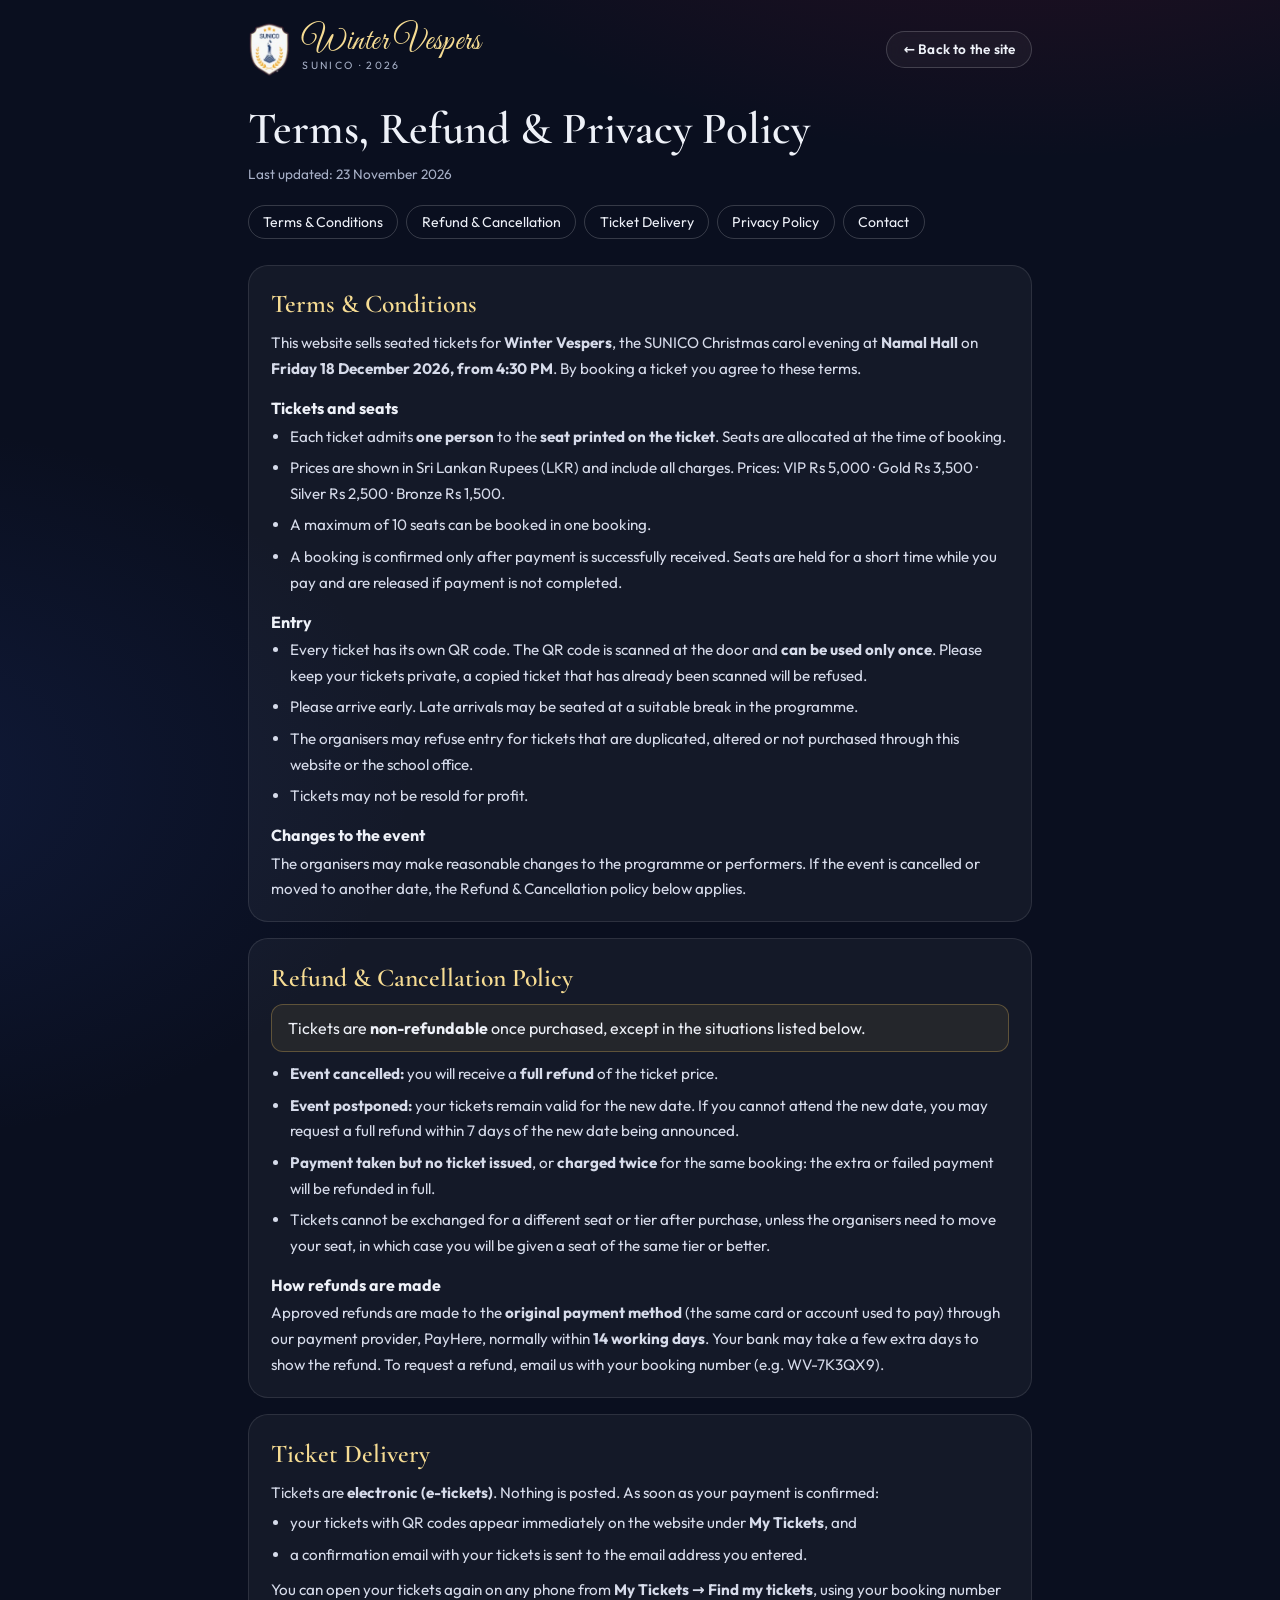
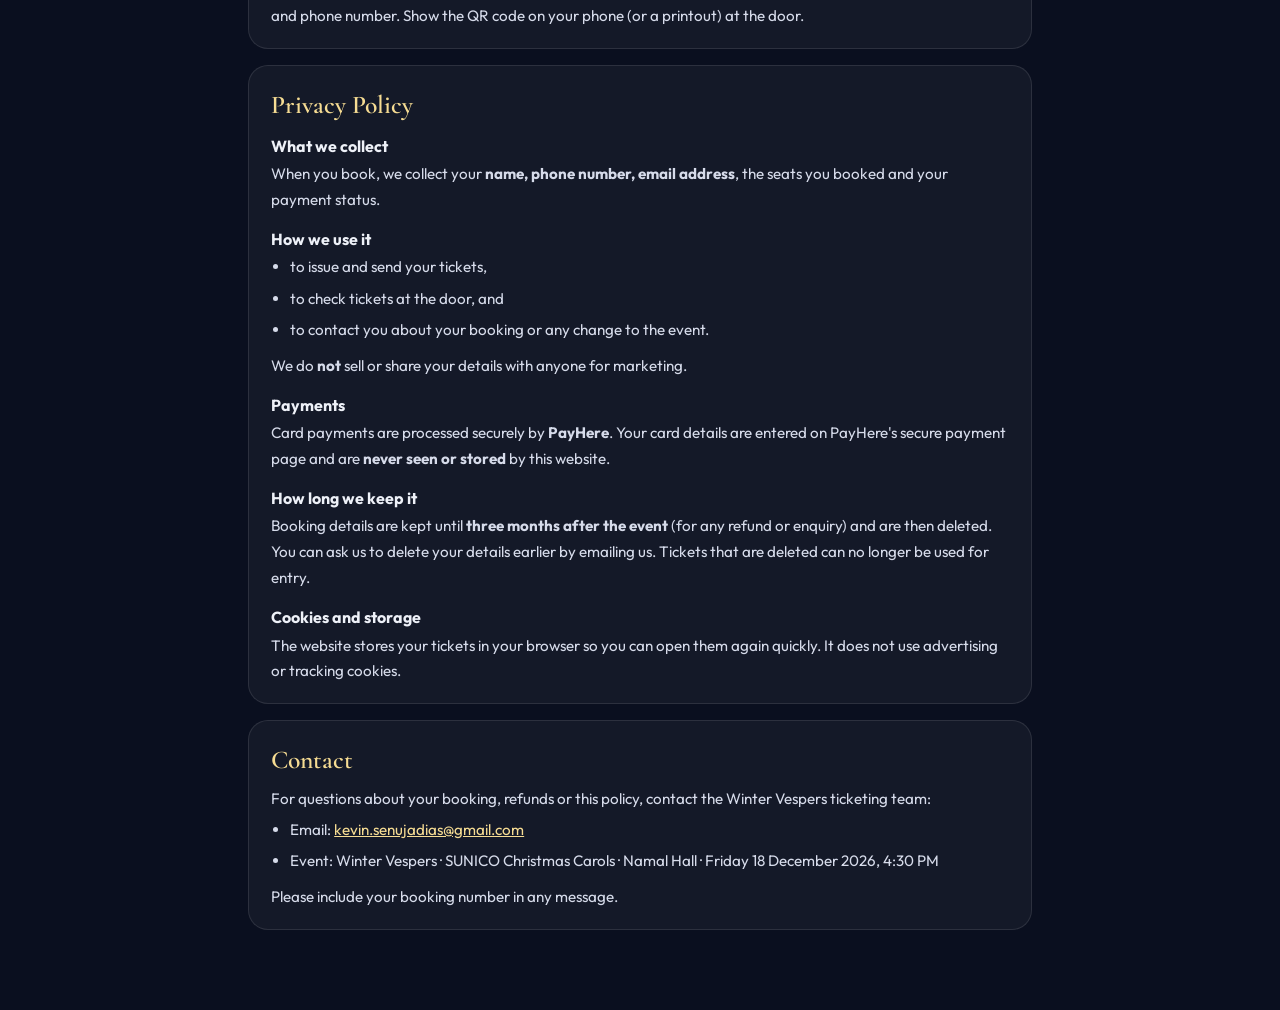
==== policies.html @ 13fdc79f "Staff page on phones, auto sign-out, policy pages" ====
<!DOCTYPE html>
<html lang="en">
<head>
  <meta charset="UTF-8" />
  <meta name="viewport" content="width=device-width, initial-scale=1.0" />
  <title>Terms, Refund &amp; Privacy Policy · Winter Vespers 2026</title>
  <link rel="icon" href="assets/img/sunico-logo.png" />
  <link rel="stylesheet" href="css/style.css" />
  <style>
    body{min-height:100vh}
    .pol{max-width:820px;margin:0 auto;padding:1.4rem 1.1rem 4rem}
    .pol-top{display:flex;align-items:center;gap:.8rem;margin-bottom:1.6rem}
    .pol-top img{width:42px}
    .pol-top .script{font-size:2rem;color:var(--gold-2);line-height:1}
    .pol-top small{display:block;font-size:.66rem;letter-spacing:.22em;color:var(--muted)}
    .pol-top a.back{margin-left:auto}
    .pol h1{font-family:var(--f-serif);font-size:clamp(2rem,5vw,2.8rem);font-weight:600;margin-bottom:.4rem}
    .pol .updated{color:var(--muted);font-size:.85rem;margin-bottom:1.2rem}
    .pol nav{display:flex;flex-wrap:wrap;gap:.5rem;margin-bottom:1.6rem}
    .pol nav a{padding:.45rem .9rem;border-radius:99px;border:1px solid var(--line-2);color:var(--text);font-size:.88rem}
    .pol nav a:hover{border-color:var(--gold);color:var(--gold-2)}
    .pol section{padding:1.4rem 1.4rem 1.2rem;margin-bottom:1rem;border-radius:20px;background:var(--panel);border:1px solid var(--line);scroll-margin-top:1rem}
    .pol h2{font-family:var(--f-serif);font-size:1.6rem;font-weight:600;color:var(--gold-2);margin-bottom:.7rem}
    .pol h3{font-size:1rem;margin:1rem 0 .35rem}
    .pol p,.pol li{color:#d6dbea;line-height:1.7;font-size:.95rem}
    .pol ul{padding-left:1.2rem;display:grid;gap:.35rem;margin:.3rem 0 .6rem}
    .pol a.mail{color:var(--gold-2);text-decoration:underline}
    .pol .box{padding:.8rem 1rem;border-radius:12px;background:rgba(231,189,90,.08);border:1px solid rgba(231,189,90,.3);margin:.6rem 0}
  </style>
</head>
<body>
  <main class="pol">
    <div class="pol-top">
      <img src="assets/img/sunico-logo.png" alt="SUNICO" />
      <div><span class="script">Winter Vespers</span><small>SUNICO · 2026</small></div>
      <a class="back btn btn-ghost btn-sm" href="index.html#home">← Back to the site</a>
    </div>

    <h1>Terms, Refund &amp; Privacy Policy</h1>
    <p class="updated">Last updated: 23 November 2026</p>
    <nav>
      <a href="#terms">Terms &amp; Conditions</a>
      <a href="#refunds">Refund &amp; Cancellation</a>
      <a href="#delivery">Ticket Delivery</a>
      <a href="#privacy">Privacy Policy</a>
      <a href="#contact">Contact</a>
    </nav>

    <section id="terms">
      <h2>Terms &amp; Conditions</h2>
      <p>This website sells seated tickets for <b>Winter Vespers</b>, the SUNICO Christmas carol evening at <b>Namal Hall</b> on <b>Friday 18 December 2026, from 4:30 PM</b>. By booking a ticket you agree to these terms.</p>
      <h3>Tickets and seats</h3>
      <ul>
        <li>Each ticket admits <b>one person</b> to the <b>seat printed on the ticket</b>. Seats are allocated at the time of booking.</li>
        <li>Prices are shown in Sri Lankan Rupees (LKR) and include all charges. Prices: VIP Rs 5,000 · Gold Rs 3,500 · Silver Rs 2,500 · Bronze Rs 1,500.</li>
        <li>A maximum of 10 seats can be booked in one booking.</li>
        <li>A booking is confirmed only after payment is successfully received. Seats are held for a short time while you pay and are released if payment is not completed.</li>
      </ul>
      <h3>Entry</h3>
      <ul>
        <li>Every ticket has its own QR code. The QR code is scanned at the door and <b>can be used only once</b>. Please keep your tickets private, a copied ticket that has already been scanned will be refused.</li>
        <li>Please arrive early. Late arrivals may be seated at a suitable break in the programme.</li>
        <li>The organisers may refuse entry for tickets that are duplicated, altered or not purchased through this website or the school office.</li>
        <li>Tickets may not be resold for profit.</li>
      </ul>
      <h3>Changes to the event</h3>
      <p>The organisers may make reasonable changes to the programme or performers. If the event is cancelled or moved to another date, the Refund &amp; Cancellation policy below applies.</p>
    </section>

    <section id="refunds">
      <h2>Refund &amp; Cancellation Policy</h2>
      <div class="box">Tickets are <b>non-refundable</b> once purchased, except in the situations listed below.</div>
      <ul>
        <li><b>Event cancelled:</b> you will receive a <b>full refund</b> of the ticket price.</li>
        <li><b>Event postponed:</b> your tickets remain valid for the new date. If you cannot attend the new date, you may request a full refund within 7 days of the new date being announced.</li>
        <li><b>Payment taken but no ticket issued</b>, or <b>charged twice</b> for the same booking: the extra or failed payment will be refunded in full.</li>
        <li>Tickets cannot be exchanged for a different seat or tier after purchase, unless the organisers need to move your seat, in which case you will be given a seat of the same tier or better.</li>
      </ul>
      <h3>How refunds are made</h3>
      <p>Approved refunds are made to the <b>original payment method</b> (the same card or account used to pay) through our payment provider, PayHere, normally within <b>14 working days</b>. Your bank may take a few extra days to show the refund. To request a refund, email us with your booking number (e.g. WV-7K3QX9).</p>
    </section>

    <section id="delivery">
      <h2>Ticket Delivery</h2>
      <p>Tickets are <b>electronic (e-tickets)</b>. Nothing is posted. As soon as your payment is confirmed:</p>
      <ul>
        <li>your tickets with QR codes appear immediately on the website under <b>My Tickets</b>, and</li>
        <li>a confirmation email with your tickets is sent to the email address you entered.</li>
      </ul>
      <p>You can open your tickets again on any phone from <b>My Tickets → Find my tickets</b>, using your booking number and phone number. Show the QR code on your phone (or a printout) at the door.</p>
    </section>

    <section id="privacy">
      <h2>Privacy Policy</h2>
      <h3>What we collect</h3>
      <p>When you book, we collect your <b>name, phone number, email address</b>, the seats you booked and your payment status.</p>
      <h3>How we use it</h3>
      <ul>
        <li>to issue and send your tickets,</li>
        <li>to check tickets at the door, and</li>
        <li>to contact you about your booking or any change to the event.</li>
      </ul>
      <p>We do <b>not</b> sell or share your details with anyone for marketing.</p>
      <h3>Payments</h3>
      <p>Card payments are processed securely by <b>PayHere</b>. Your card details are entered on PayHere's secure payment page and are <b>never seen or stored</b> by this website.</p>
      <h3>How long we keep it</h3>
      <p>Booking details are kept until <b>three months after the event</b> (for any refund or enquiry) and are then deleted. You can ask us to delete your details earlier by emailing us. Tickets that are deleted can no longer be used for entry.</p>
      <h3>Cookies and storage</h3>
      <p>The website stores your tickets in your browser so you can open them again quickly. It does not use advertising or tracking cookies.</p>
    </section>

    <section id="contact">
      <h2>Contact</h2>
      <p>For questions about your booking, refunds or this policy, contact the Winter Vespers ticketing team:</p>
      <ul>
        <li>Email: <a class="mail" href="mailto:kevin.senujadias@gmail.com">kevin.senujadias@gmail.com</a></li>
        <li>Event: Winter Vespers · SUNICO Christmas Carols · Namal Hall · Friday 18 December 2026, 4:30 PM</li>
      </ul>
      <p>Please include your booking number in any message.</p>
    </section>
  </main>
</body>
</html>
---- css/style.css ----
/* =========================================================
   Winter Vespers 2026 · SUNICO Christmas Carols · Tickets
   ========================================================= */
/* Fonts are bundled with the site (SIL Open Font License) so they always load */
@font-face{font-family:'Great Vibes';font-style:normal;font-weight:400;font-display:swap;src:url(../assets/fonts/great-vibes-latin-400-normal.woff2) format('woff2')}
@font-face{font-family:'Cormorant Garamond';font-style:normal;font-weight:500;font-display:swap;src:url(../assets/fonts/cormorant-garamond-latin-500-normal.woff2) format('woff2')}
@font-face{font-family:'Cormorant Garamond';font-style:normal;font-weight:600;font-display:swap;src:url(../assets/fonts/cormorant-garamond-latin-600-normal.woff2) format('woff2')}
@font-face{font-family:'Cormorant Garamond';font-style:normal;font-weight:700;font-display:swap;src:url(../assets/fonts/cormorant-garamond-latin-700-normal.woff2) format('woff2')}
@font-face{font-family:'Cormorant Garamond';font-style:italic;font-weight:500;font-display:swap;src:url(../assets/fonts/cormorant-garamond-latin-500-italic.woff2) format('woff2')}
@font-face{font-family:'Cormorant Garamond';font-style:italic;font-weight:600;font-display:swap;src:url(../assets/fonts/cormorant-garamond-latin-600-italic.woff2) format('woff2')}
@font-face{font-family:'Outfit';font-style:normal;font-weight:100 900;font-display:swap;src:url(../assets/fonts/outfit-latin-wght-normal.woff2) format('woff2')}
:root{
  --night:#0a0f1f;
  --night-2:#0f1730;
  --panel:rgba(255,255,255,.045);
  --panel-2:rgba(255,255,255,.07);
  --line:rgba(255,255,255,.10);
  --line-2:rgba(255,255,255,.18);
  --text:#eef1f8;
  --muted:#a6afc6;
  --dim:#6f7894;

  --vip:#a970ff;
  --vip-2:#d6bcff;
  --gold:#e7bd5a;
  --gold-2:#f6dc93;
  --gold-deep:#a97a1f;
  --silver:#cdd6e2;
  --silver-deep:#7f8ea3;
  --bronze:#c47f4e;
  --bronze-deep:#7b4524;
  --crimson:#b3122e;
  --pick:#34d399;
  --taken:#e8203f;

  --radius:18px;
  --ease:cubic-bezier(.2,.8,.2,1);
  --spring:cubic-bezier(.34,1.56,.64,1);

  --f-script:'Great Vibes',cursive;
  --f-serif:'Cormorant Garamond',Georgia,serif;
  --f-sans:'Outfit',system-ui,-apple-system,Segoe UI,Roboto,sans-serif;
}
*{box-sizing:border-box;margin:0;padding:0}
[hidden]{display:none!important}
html{scroll-behavior:smooth}
body{
  font-family:var(--f-sans);color:var(--text);
  background:
    radial-gradient(1200px 700px at 80% -10%, rgba(179,18,46,.22), transparent 60%),
    radial-gradient(900px 600px at -10% 30%, rgba(40,70,160,.20), transparent 60%),
    var(--night);
  min-height:100vh;overflow-x:hidden;
  -webkit-font-smoothing:antialiased;
}
img{display:block;max-width:100%}
button{font:inherit;color:inherit;background:none;border:0;cursor:pointer}
a{color:inherit;text-decoration:none}
svg{fill:none;stroke:currentColor;stroke-width:1.8;stroke-linecap:round;stroke-linejoin:round}
.script{font-family:var(--f-script);font-weight:400;letter-spacing:.5px}
em{font-style:italic;font-family:var(--f-serif);color:var(--gold-2)}

#snow{position:fixed;inset:0;width:100%;height:100%;pointer-events:none;z-index:60}

/* ---------- buttons ---------- */
.btn{
  display:inline-flex;align-items:center;justify-content:center;gap:.6rem;
  padding:.85rem 1.4rem;border-radius:999px;font-weight:600;font-size:.95rem;letter-spacing:.2px;
  transition:transform .25s var(--ease),box-shadow .25s var(--ease),background .25s,opacity .25s;
  white-space:nowrap;position:relative;overflow:hidden;
}
.btn svg{width:18px;height:18px;transition:transform .25s var(--ease)}
.btn:hover svg{transform:translateX(3px)}
.btn-sm{padding:.55rem 1rem;font-size:.85rem}
.btn-lg{padding:1rem 1.8rem;font-size:1rem}
.btn-block{width:100%}
.btn-gold{
  color:#2a1a00;
  background:linear-gradient(135deg,var(--gold-2),var(--gold) 45%,var(--gold-deep));
  box-shadow:0 8px 30px -8px rgba(231,189,90,.55), inset 0 1px 0 rgba(255,255,255,.6);
}
.btn-gold::after{
  content:"";position:absolute;inset:0;
  background:linear-gradient(110deg,transparent 30%,rgba(255,255,255,.55) 50%,transparent 70%);
  transform:translateX(-120%);transition:transform .8s var(--ease);
}
.btn-gold:hover::after{transform:translateX(120%)}
.btn-gold:hover{transform:translateY(-2px);box-shadow:0 14px 40px -10px rgba(231,189,90,.7), inset 0 1px 0 rgba(255,255,255,.6)}
.btn-gold:disabled{opacity:.35;cursor:not-allowed;transform:none;box-shadow:none}
.btn-ghost{border:1px solid var(--line-2);background:rgba(255,255,255,.04);backdrop-filter:blur(8px)}
.btn-ghost:hover{background:rgba(255,255,255,.1);transform:translateY(-2px)}
.btn-outline{border:1px solid var(--line-2);width:100%}
.btn-outline:hover{border-color:var(--gold);color:var(--gold-2)}
.icon-btn{width:38px;height:38px;border-radius:50%;display:grid;place-items:center;border:1px solid var(--line);background:var(--panel);transition:.2s}
.icon-btn svg{width:18px;height:18px}
.icon-btn:hover{border-color:var(--gold);color:var(--gold-2)}
.icon-btn.off{opacity:.45}
.link-btn{display:block;margin:.9rem auto 0;color:var(--muted);font-size:.9rem;text-decoration:underline;text-underline-offset:3px}
.link-btn:hover{color:var(--text)}
.pill[hidden]{display:none}
.pill{display:inline-grid;place-items:center;min-width:20px;height:20px;padding:0 6px;border-radius:99px;background:var(--crimson);font-size:.72rem;font-weight:700;margin-left:4px}

/* ---------- nav ---------- */
.nav{
  position:fixed;top:0;left:0;right:0;z-index:50;
  display:flex;align-items:center;justify-content:space-between;gap:1rem;
  padding:.8rem clamp(1rem,4vw,3rem);
  transition:background .3s,backdrop-filter .3s,border-color .3s;
  border-bottom:1px solid transparent;
}
.nav.scrolled{background:rgba(10,15,31,.72);backdrop-filter:blur(14px);border-color:var(--line)}
.brand{display:flex;align-items:center;gap:.7rem}
.brand img{width:38px;height:auto;filter:drop-shadow(0 4px 10px rgba(0,0,0,.4))}
.brand-text{display:flex;flex-direction:column;line-height:1}
.brand-text .script{font-size:1.7rem;color:var(--gold-2)}
.brand-text small{font-size:.64rem;letter-spacing:.25em;color:var(--muted);margin-top:2px}
.nav-links{display:flex;gap:.4rem;background:var(--panel);border:1px solid var(--line);padding:.3rem;border-radius:99px;backdrop-filter:blur(10px)}
.nav-links a{padding:.45rem 1rem;border-radius:99px;font-size:.9rem;color:var(--muted);transition:.25s;display:flex;align-items:center}
.nav-links a:hover{color:var(--text)}
.nav-links a.on{background:rgba(255,255,255,.1);color:var(--text)}
.nav-actions{display:flex;gap:.6rem;align-items:center}

/* ---------- views ---------- */
.view{display:none}
.view.active{display:block;animation:viewIn .7s var(--ease)}
@keyframes viewIn{from{opacity:0;transform:translateY(18px)}to{opacity:1;transform:none}}

/* ---------- hero ---------- */
.hero{position:relative;min-height:100vh;display:grid;place-items:center;overflow:hidden;padding:7rem 1.2rem 9rem}
.hero-slides{position:absolute;inset:0;overflow:hidden}
.hero-bg{position:absolute;inset:-4%;background-size:cover;background-position:center;animation:kenburns 26s ease-in-out infinite alternate;filter:saturate(1.05);opacity:0;transition:opacity 1.8s ease}
.hero-bg.on{opacity:1}
@keyframes kenburns{from{transform:scale(1.02) translate(0,0)}to{transform:scale(1.14) translate(-1.5%,-2%)}}
.hero-shade{position:absolute;inset:0;background:
  radial-gradient(ellipse at 50% 45%, rgba(10,15,31,.35), rgba(10,15,31,.86) 70%),
  linear-gradient(180deg, rgba(10,15,31,.55), rgba(10,15,31,.25) 40%, var(--night) 98%)}
.hero-inner{position:relative;text-align:center;max-width:1200px;z-index:2}
.eyebrow{font-size:.78rem;letter-spacing:.32em;text-transform:uppercase;color:var(--gold-2);opacity:.9}
.hero .eyebrow{position:relative;z-index:1;margin-bottom:.4rem}
.hero-title{margin:.6rem 0 .2rem;line-height:.9;display:flex;flex-direction:column;align-items:center}
.hero-title .script{font-size:clamp(4rem,12vw,9.5rem);line-height:1.2;padding:.45em .5em .3em;margin:-.22em 0 -.25em;overflow:visible}
.hero-title .year{font-family:var(--f-serif);font-size:clamp(1.2rem,3vw,1.8rem);letter-spacing:.8em;margin-top:.2rem;color:var(--silver);padding-left:.8em}
.shimmer{
  background:linear-gradient(100deg,#b8862b 0%,#f7e3a3 20%,#e7bd5a 40%,#fff6d8 50%,#e7bd5a 60%,#c89535 80%,#f6dc93 100%);
  background-size:250% 100%;-webkit-background-clip:text;background-clip:text;color:transparent;
  animation:shimmer 6s linear infinite;filter:drop-shadow(0 6px 30px rgba(231,189,90,.35));
}
@keyframes shimmer{to{background-position:-250% 0}}
.hero-sub{font-family:var(--f-serif);font-style:italic;font-size:clamp(1.1rem,2.4vw,1.5rem);color:#e9ddd0;margin-top:.6rem}
.hero-meta{display:flex;justify-content:center;gap:clamp(1rem,4vw,3rem);margin:2.2rem 0 1.8rem;flex-wrap:wrap}
.hero-meta div{display:flex;flex-direction:column;gap:.25rem}
.hero-meta span{font-size:.7rem;letter-spacing:.25em;text-transform:uppercase;color:var(--muted)}
.hero-meta strong{font-family:var(--f-serif);font-size:1.35rem;font-weight:600}
.countdown{display:inline-flex;gap:.6rem;margin-bottom:2.2rem}
.countdown div{width:84px;padding:.8rem 0 .6rem;border-radius:14px;background:rgba(255,255,255,.06);border:1px solid var(--line);backdrop-filter:blur(10px)}
.countdown b{display:block;font-family:var(--f-serif);font-size:2.1rem;font-weight:600;line-height:1;font-variant-numeric:tabular-nums}
.countdown span{font-size:.62rem;letter-spacing:.2em;text-transform:uppercase;color:var(--muted)}
.countdown b.tick{animation:tick .5s var(--ease)}
@keyframes tick{0%{transform:translateY(-6px);opacity:.3}100%{transform:none;opacity:1}}
.hero-cta{display:flex;gap:.8rem;justify-content:center;flex-wrap:wrap}
.scroll-hint{position:absolute;bottom:2.5rem;left:50%;transform:translateX(-50%);width:24px;height:38px;border:1.5px solid var(--line-2);border-radius:14px;z-index:2}
.scroll-hint span{position:absolute;top:7px;left:50%;width:3px;height:8px;margin-left:-1.5px;border-radius:2px;background:var(--gold-2);animation:scrollDot 1.8s infinite}
@keyframes scrollDot{0%{opacity:0;transform:translateY(0)}40%{opacity:1}100%{opacity:0;transform:translateY(14px)}}
.tree-line{position:absolute;left:0;right:0;bottom:-1px;width:100%;height:120px;z-index:1}
.tree-line path{fill:var(--night);stroke:none}

/* hanging ornaments */
.ornaments{position:absolute;inset:0 0 auto 0;height:0;z-index:1;pointer-events:none}
.orn{position:absolute;top:0;width:2px;background:linear-gradient(var(--line-2),rgba(255,255,255,.35));transform-origin:top center;animation:swing 5s ease-in-out infinite alternate}
.orn i{position:absolute;bottom:-34px;left:50%;width:44px;height:44px;margin-left:-22px;border-radius:50%;pointer-events:auto;cursor:pointer;
  background:radial-gradient(circle at 32% 30%,#ff8f9f,#c3102e 45%,#5e0716 85%);
  box-shadow:0 10px 30px rgba(179,18,46,.45), inset -6px -8px 14px rgba(0,0,0,.35)}
.orn i::before{content:"";position:absolute;top:-6px;left:50%;width:12px;height:8px;margin-left:-6px;border-radius:3px 3px 1px 1px;background:linear-gradient(#f6dc93,#a97a1f)}
.orn i::after{content:"";position:absolute;top:9px;left:10px;width:10px;height:6px;border-radius:50%;background:rgba(255,255,255,.65);transform:rotate(-35deg);filter:blur(1px)}
.orn.gold i{background:radial-gradient(circle at 32% 30%,#fff3c4,#e7bd5a 45%,#7a5410 85%);box-shadow:0 10px 30px rgba(231,189,90,.4), inset -6px -8px 14px rgba(0,0,0,.3)}
.orn.silver i{background:radial-gradient(circle at 32% 30%,#ffffff,#c4cfdc 45%,#58657a 85%);box-shadow:0 10px 30px rgba(205,214,226,.35), inset -6px -8px 14px rgba(0,0,0,.3)}
.o1{left:7%;height:120px;animation-duration:5.5s}
.o2{left:15%;height:200px;animation-duration:6.5s}.o2 i{transform:scale(.8)}
.o3{left:24%;height:90px;animation-duration:4.8s}.o3 i{transform:scale(.62)}
.o4{right:22%;height:150px;animation-duration:6s}.o4 i{transform:scale(.75)}
.o5{right:12%;height:95px;animation-duration:5.2s}
.o6{right:5%;height:210px;animation-duration:7s}.o6 i{transform:scale(.9)}
@keyframes swing{from{transform:rotate(-4deg)}to{transform:rotate(4deg)}}

/* ---------- blocks ---------- */
.block{padding:6rem clamp(1rem,5vw,4rem);max-width:1240px;margin:0 auto;position:relative}
.block-head{text-align:center;max-width:680px;margin:0 auto 3.2rem}
.block-head h2,.page-head h2{font-family:var(--f-serif);font-weight:600;font-size:clamp(2.2rem,5vw,3.6rem);line-height:1.05;margin:.6rem 0 .8rem}
.lead{color:var(--muted);font-size:1.05rem;line-height:1.6}

/* tiers */
.tier-grid{display:grid;grid-template-columns:repeat(3,1fr);gap:1.4rem}
.tier-card{
  position:relative;padding:2rem 1.6rem 1.6rem;border-radius:24px;text-align:center;
  background:linear-gradient(180deg,rgba(255,255,255,.07),rgba(255,255,255,.02));
  border:1px solid var(--line);overflow:hidden;
  transition:transform .5s var(--ease),border-color .3s,box-shadow .5s;transform-style:preserve-3d;
}
.tier-card::before{content:"";position:absolute;inset:-40% -40% auto;height:80%;border-radius:50%;filter:blur(50px);opacity:.25;transition:opacity .4s}
.tier-card[data-tier=vip]::before{background:var(--vip)}
.tier-card[data-tier=gold]::before{background:var(--gold)}
.tier-card[data-tier=silver]::before{background:#8fb3ff}
.tier-card[data-tier=bronze]::before{background:var(--bronze)}
.tier-card:hover{border-color:var(--line-2);box-shadow:0 30px 60px -30px rgba(0,0,0,.8)}
.tier-card:hover::before{opacity:.45}
.coin-wrap{perspective:800px;width:170px;height:170px;margin:0 auto 1.2rem;position:relative}
.coin{width:100%;height:100%;object-fit:contain;filter:drop-shadow(0 20px 25px rgba(0,0,0,.55));animation:floaty 5s ease-in-out infinite}
.tier-card:hover .coin{animation:coinSpin 1.2s var(--ease)}
@keyframes floaty{0%,100%{transform:translateY(0) rotate(-3deg)}50%{transform:translateY(-10px) rotate(3deg)}}
@keyframes coinSpin{from{transform:rotateY(0)}to{transform:rotateY(360deg)}}
.tier-card h3{font-family:var(--f-serif);font-size:2rem;font-weight:600}
.tier-card[data-tier=vip] h3{color:var(--vip-2)}
.tier-card[data-tier=gold] h3{color:var(--gold-2)}
.tier-card[data-tier=silver] h3{color:var(--silver)}
.tier-card[data-tier=bronze] h3{color:#e0a47a}
.price{font-size:1.25rem;font-weight:600;margin:.2rem 0 1.1rem}
.tier-card ul{list-style:none;color:var(--muted);font-size:.95rem;display:grid;gap:.45rem;margin-bottom:1.2rem}
.tier-card li::before{content:"✦";color:var(--gold);margin-right:.5rem;font-size:.75rem}
.avail{font-size:.85rem;color:var(--muted);margin-bottom:1rem}
.avail span{color:var(--text);font-weight:600;font-variant-numeric:tabular-nums}

/* gallery */
.gallery{display:grid;grid-template-columns:repeat(4,1fr);grid-auto-rows:220px;gap:1rem;grid-auto-flow:dense}
.g{position:relative;border-radius:18px;overflow:hidden;cursor:zoom-in;border:1px solid var(--line)}
.g-tall{grid-row:span 2}
.g-wide{grid-column:span 2}
.g img{width:100%;height:100%;object-fit:cover;transition:transform 1.2s var(--ease),filter .6s}
.g:hover img{transform:scale(1.08);filter:brightness(1.08)}
.g figcaption{position:absolute;left:0;right:0;bottom:0;padding:2.2rem 1rem .9rem;font-family:var(--f-serif);font-size:1.15rem;font-style:italic;
  background:linear-gradient(transparent,rgba(5,8,18,.85));transform:translateY(30%);opacity:0;transition:.5s var(--ease)}
.g:hover figcaption{transform:none;opacity:1}

/* info */
.info-grid{display:grid;grid-template-columns:repeat(3,1fr);gap:1.2rem}
.info-card{padding:1.6rem;border-radius:var(--radius);background:var(--panel);border:1px solid var(--line)}
.info-card svg{width:30px;height:30px;color:var(--gold);margin-bottom:1rem}
.info-card h4{font-family:var(--f-serif);font-size:1.4rem;font-weight:600;margin-bottom:.3rem}
.info-card p{color:var(--muted);line-height:1.55}
.cta-band{margin-top:3rem;padding:3rem 1.5rem;text-align:center;border-radius:28px;position:relative;overflow:hidden;
  background:linear-gradient(135deg,rgba(179,18,46,.55),rgba(90,8,24,.6)),url('../assets/img/snowflakes-hanging.jpg') center/cover;
  border:1px solid rgba(255,255,255,.14)}
.cta-band h3 .script{font-size:clamp(2.8rem,7vw,4.6rem);color:#fff4d6;display:block;margin-bottom:1rem;text-shadow:0 6px 30px rgba(0,0,0,.4)}

/* reveal on scroll */
.reveal{opacity:0;transform:translateY(26px);transition:opacity .9s var(--ease),transform .9s var(--ease)}
.reveal.in{opacity:1;transform:none}
.reveal[data-delay="1"]{transition-delay:.12s}
.reveal[data-delay="2"]{transition-delay:.24s}
.reveal[data-delay="3"]{transition-delay:.36s}
.reveal[data-delay="4"]{transition-delay:.48s}
.reveal[data-delay="5"]{transition-delay:.6s}

/* ---------- page heads / steps ---------- */
.page-head{max-width:1240px;margin:0 auto;padding:7.5rem clamp(1rem,5vw,4rem) 1.8rem}
.page-head h2{margin-top:1rem}
#view-seats .page-head{max-width:1440px;padding-left:clamp(.6rem,3vw,2.5rem);padding-right:clamp(.6rem,3vw,2.5rem)}
.map-hint{display:none}
@media (max-width:700px){
  .map-hint{display:block;text-align:center;font-size:.8rem;color:var(--muted);padding:.6rem .5rem 0}
  .map-hint .h-zoomed{display:none}
  .map-card:has(.map-wrap.zoomed) .map-hint .h-out{display:none}
  .map-card:has(.map-wrap.zoomed) .map-hint .h-zoomed{display:inline}
  .map-toolbar{padding:.8rem}
  .lg{padding:.3rem .55rem;font-size:.74rem}
  .best{gap:.5rem}
  .best .btn-outline{flex:1}
}
.steps{display:flex;align-items:center;gap:.6rem;font-size:.82rem;color:var(--dim);flex-wrap:wrap}
.steps i{width:28px;height:1px;background:var(--line-2)}
.step.on{color:var(--gold-2);font-weight:600}
.step.done{color:var(--muted)}
.step.done::before{content:"✓ ";color:var(--gold)}

/* ---------- seat map ---------- */
.seat-layout{max-width:1440px;margin:0 auto;padding:0 clamp(.6rem,3vw,2.5rem) 5rem;display:grid;grid-template-columns:1fr 300px;gap:1.4rem;align-items:start}
.map-card{border-radius:24px;background:linear-gradient(180deg,rgba(255,255,255,.05),rgba(255,255,255,.02));border:1px solid var(--line);overflow:hidden}
.map-toolbar{display:flex;justify-content:space-between;align-items:center;gap:1rem;padding:1rem 1.2rem;border-bottom:1px solid var(--line);flex-wrap:wrap}
.legend{display:flex;gap:.4rem;flex-wrap:wrap}
.lg{display:flex;align-items:center;gap:.45rem;padding:.4rem .75rem;border-radius:99px;border:1px solid var(--line);font-size:.8rem;color:var(--muted);transition:.2s}
.lg b{color:var(--text);font-weight:600}
button.lg:hover{border-color:var(--line-2);color:var(--text)}
button.lg.active{border-color:var(--gold);color:var(--text);background:rgba(231,189,90,.08)}
.lg.static{border-color:transparent}
.sw{width:14px;height:12px;border-radius:3px 3px 4px 4px;display:inline-block}
.sw.vip{background:var(--vip);box-shadow:0 0 8px rgba(169,112,255,.7)}
.sw.gold{background:var(--gold)}
.sw.silver{background:var(--silver)}
.sw.bronze{background:var(--bronze)}
.sw.sel{background:var(--pick);box-shadow:0 0 10px var(--pick)}
.sw.taken{background:var(--taken);position:relative}
.sw.taken::after{content:'×';position:absolute;inset:0;display:grid;place-items:center;color:#fff;font-size:12px;font-weight:800;line-height:1}
.zoom{display:flex;gap:.4rem}

.map-wrap{position:relative;padding:.5rem;touch-action:pan-y;user-select:none;cursor:default}
.map-wrap.pannable{cursor:grab;touch-action:none}
.map-wrap.panning{cursor:grabbing}
#hall{stroke:none;display:block;width:100%;height:auto;max-height:calc(100svh - 150px);margin:0 auto}
#hall text{font-family:var(--f-sans);fill:var(--dim);font-size:13px;font-weight:600;stroke:none;user-select:none}
#hall .stage-label{fill:#fff4d6;font-family:var(--f-serif);font-size:24px;letter-spacing:10px;font-weight:600}
#hall .stage-sub{fill:rgba(255,244,214,.6);font-size:11px;letter-spacing:4px;font-weight:500}
#hall .zone-label{font-size:12px;letter-spacing:4px;fill:var(--muted);font-weight:500}
#hall .row-lbl{font-size:17px;font-weight:700;fill:var(--muted)}

.seat{cursor:pointer;outline:none}
.seat-in{transition:transform .25s var(--spring);transform-box:fill-box;transform-origin:center}
.seat .s-body{transition:fill .25s,opacity .3s,filter .25s}
.seat.vip .s-body{fill:var(--vip)}
.seat.gold .s-body{fill:var(--gold)}
.seat.silver .s-body{fill:var(--silver)}
.seat.bronze .s-body{fill:var(--bronze)}
.seat .s-back{fill:rgba(0,0,0,.45)}
.seat:hover .seat-in,.seat:focus-visible .seat-in{transform:scale(1.12)}
.seat:hover .s-body{filter:brightness(1.2)}
.seat.taken{cursor:not-allowed}
.seat.taken .s-body{fill:var(--taken);stroke:#5c0614;stroke-width:1.5}
.seat.taken .s-back{fill:#6d0a1a}
.seat.taken .s-x{display:block}
.seat .s-x{display:none;stroke:#fff;stroke-width:3.2;stroke-linecap:round}
#hall .s-num{font-size:13.5px;font-weight:800;fill:#0a0f1f;pointer-events:none;letter-spacing:-.2px}
.seat.taken .s-num,.seat.picked .s-num{display:none}
.seat .s-hit{pointer-events:all}
.seat.taken:hover .seat-in{transform:none}
.seat.picked .s-body{fill:var(--pick);filter:drop-shadow(0 0 6px rgba(52,211,153,.9))}
.seat.picked .s-check{display:block}
.seat .s-check{display:none;stroke:#0a0f1f;stroke-width:3.2;fill:none;stroke-linecap:round;stroke-linejoin:round}
.seat.pop .seat-in{animation:seatPop .45s var(--spring)}
@keyframes seatPop{0%{transform:scale(1)}40%{transform:scale(1.7)}100%{transform:scale(1)}}
#hall.filtering .seat:not(.hl):not(.picked) .s-body{opacity:.18}
.seat.flash .s-body{animation:flash 1s ease 2}
@keyframes flash{50%{fill:#fff}}

.stage-glow{animation:stageGlow 4s ease-in-out infinite alternate}
@keyframes stageGlow{from{opacity:.55}to{opacity:1}}

.tooltip{position:absolute;pointer-events:none;z-index:5;padding:.55rem .8rem;border-radius:12px;background:rgba(12,18,38,.95);border:1px solid var(--line-2);
  font-size:.82rem;white-space:nowrap;opacity:0;transform:translate(-50%,-120%) scale(.9);transition:opacity .15s,transform .15s;box-shadow:0 10px 30px rgba(0,0,0,.5)}
.tooltip.show{opacity:1;transform:translate(-50%,-130%) scale(1)}
.tooltip b{display:block;font-size:.95rem}
.tooltip .t-vip{color:var(--vip-2)}.tooltip .t-gold{color:var(--gold-2)}.tooltip .t-silver{color:var(--silver)}.tooltip .t-bronze{color:#e0a47a}

.best{display:flex;align-items:center;gap:.7rem;flex-wrap:wrap;padding:1rem 1.2rem;border-top:1px solid var(--line);font-size:.88rem;color:var(--muted)}
.best select,.field select{appearance:none;background:var(--panel-2) url("data:image/svg+xml,%3Csvg xmlns='http://www.w3.org/2000/svg' viewBox='0 0 24 24' fill='none' stroke='%23a6afc6' stroke-width='2'%3E%3Cpath d='M6 9l6 6 6-6'/%3E%3C/svg%3E") no-repeat right .7rem center/14px;
  border:1px solid var(--line);color:var(--text);padding:.5rem 2.2rem .5rem .9rem;border-radius:10px;font:inherit}
.best select option,.field select option{background:#141b36}
.qty{display:flex;align-items:center;border:1px solid var(--line);border-radius:10px;overflow:hidden}
.qty button{width:34px;height:34px;font-size:1.1rem}
.qty button:hover{background:var(--panel-2)}
.qty output{min-width:28px;text-align:center;color:var(--text);font-weight:600}
.best .btn-outline{width:auto}

/* summary */
.summary{position:sticky;top:90px;padding:1.4rem;border-radius:24px;background:linear-gradient(180deg,rgba(255,255,255,.07),rgba(255,255,255,.025));border:1px solid var(--line);backdrop-filter:blur(10px)}
.summary h3{font-family:var(--f-serif);font-size:1.6rem;font-weight:600}
.sum-head{display:flex;justify-content:space-between;align-items:center;margin-bottom:1rem}
.hold{display:flex;align-items:center;gap:.35rem;font-size:.78rem;color:var(--muted);padding:.3rem .6rem;border-radius:99px;background:rgba(179,18,46,.18);border:1px solid rgba(179,18,46,.4)}
.hold svg{width:14px;height:14px;color:#ff8f9f}
.hold b{color:var(--text);font-variant-numeric:tabular-nums}
.hold.urgent{animation:pulse 1s infinite}
@keyframes pulse{50%{background:rgba(179,18,46,.4)}}
.sum-empty{text-align:center;padding:1.2rem 0 1.4rem;color:var(--muted);font-size:.92rem;line-height:1.6}
.ghost-coin{width:84px;margin:0 auto .8rem;opacity:.35;filter:grayscale(.4);animation:floaty 5s ease-in-out infinite}
.chips{list-style:none;display:flex;flex-wrap:wrap;gap:.4rem;margin-bottom:1rem}
.chip{display:flex;align-items:center;gap:.4rem;padding:.35rem .4rem .35rem .65rem;border-radius:10px;font-size:.82rem;font-weight:600;
  background:var(--panel-2);border:1px solid var(--line);animation:chipIn .35s var(--spring)}
.chip i{width:8px;height:8px;border-radius:50%}
.chip{border-color:rgba(52,211,153,.35)}
.chip.vip i{background:var(--vip)}.chip.gold i{background:var(--gold)}.chip.silver i{background:var(--silver)}.chip.bronze i{background:var(--bronze)}
.chip button{width:18px;height:18px;border-radius:50%;display:grid;place-items:center;color:var(--muted);font-size:.9rem;line-height:1}
.chip button:hover{background:rgba(255,255,255,.12);color:#fff}
@keyframes chipIn{from{transform:scale(.6);opacity:0}to{transform:none;opacity:1}}
.breakdown{display:grid;gap:.5rem;font-size:.9rem;color:var(--muted);margin-bottom:.4rem}
.breakdown div{display:flex;justify-content:space-between}
.breakdown span:last-child{color:var(--text);font-variant-numeric:tabular-nums}
.total-row{display:flex;justify-content:space-between;align-items:baseline;padding:1rem 0;margin:.4rem 0 1rem;border-top:1px dashed var(--line-2)}
.total-row span{color:var(--muted)}
.total-row strong{font-family:var(--f-serif);font-size:2rem;font-weight:600;font-variant-numeric:tabular-nums}
.total-row strong.bump{animation:bump .4s var(--spring)}
@keyframes bump{40%{transform:scale(1.12);color:var(--gold-2)}}

/* mobile sticky bar */
.mbar{display:none}

/* ---------- checkout ---------- */
.checkout-layout{max-width:1240px;margin:0 auto;padding:0 clamp(1rem,5vw,4rem) 5rem;display:grid;grid-template-columns:1fr 380px;gap:1.4rem;align-items:start}
.co-form{display:grid;gap:1.2rem}
fieldset{border:1px solid var(--line);border-radius:22px;padding:1.4rem;background:var(--panel)}
legend{font-family:var(--f-serif);font-size:1.4rem;font-weight:600;padding:0 .5rem}
.row2{display:grid;grid-template-columns:1fr 1fr;gap:1rem}
.field{display:flex;flex-direction:column;gap:.4rem;margin-top:.9rem}
.field>span{font-size:.82rem;color:var(--muted)}
.field em{color:var(--dim);font-family:inherit;font-style:normal}
.field input,.field select{width:100%;padding:.8rem .95rem;border-radius:12px;border:1px solid var(--line);background:rgba(0,0,0,.2);color:var(--text);font:inherit;transition:border-color .2s,box-shadow .2s}
.field input:focus,.field select:focus{outline:none;border-color:var(--gold);box-shadow:0 0 0 4px rgba(231,189,90,.12)}
.field input.bad{border-color:#ff6b81;animation:shake .4s}
@keyframes shake{25%{transform:translateX(-5px)}75%{transform:translateX(5px)}}
.pay-option{display:flex;gap:1rem;align-items:flex-start;padding:1rem;border-radius:14px;border:1px solid var(--gold);background:rgba(231,189,90,.06);margin-top:.9rem;position:relative}
.pay-option p{color:var(--muted);font-size:.88rem;margin-top:.2rem;line-height:1.5}
.pay-option .radio{width:18px;height:18px;border-radius:50%;border:2px solid var(--gold);display:grid;place-items:center;flex:none;margin-top:3px}
.pay-option .radio::after{content:"";width:8px;height:8px;border-radius:50%;background:var(--gold)}
.badge{position:absolute;top:.8rem;right:.8rem;font-size:.68rem;letter-spacing:.1em;text-transform:uppercase;padding:.25rem .55rem;border-radius:99px;background:rgba(255,255,255,.08);color:var(--muted)}
.note{font-size:.85rem;color:var(--muted);margin-top:.9rem;line-height:1.5}
.check{display:flex;gap:.7rem;align-items:flex-start;font-size:.9rem;color:var(--muted);cursor:pointer}
.check input{accent-color:var(--gold);width:18px;height:18px;margin-top:2px}
.form-error{color:#ff8f9f;font-size:.9rem}
.co-event{display:flex;gap:.9rem;align-items:center;padding:.8rem;border-radius:14px;background:rgba(0,0,0,.2);margin:1rem 0}
.co-event img{width:64px;height:64px;border-radius:10px;object-fit:cover}
.co-event div{display:flex;flex-direction:column;font-size:.85rem;color:var(--muted)}
.co-event strong{font-size:1.8rem;color:var(--gold-2);line-height:1}
.co-lines{list-style:none;display:grid;gap:.55rem;font-size:.9rem;max-height:260px;overflow:auto}
.co-lines li{display:flex;justify-content:space-between;gap:.6rem;align-items:center}
.co-lines li span:first-child{display:flex;align-items:center;gap:.5rem}
.co-lines i{width:8px;height:8px;border-radius:50%}
.co-lines .vip i{background:var(--vip)}.co-lines .gold i{background:var(--gold)}.co-lines .silver i{background:var(--silver)}.co-lines .bronze i{background:var(--bronze)}

/* ---------- modal / lightbox / toast ---------- */
.modal,.lightbox{position:fixed;inset:0;z-index:80;display:grid;place-items:center;background:rgba(5,8,18,.75);backdrop-filter:blur(8px);animation:fade .3s}
.modal[hidden],.lightbox[hidden]{display:none}
@keyframes fade{from{opacity:0}}
.modal-card{text-align:center;padding:2.4rem 2.6rem;border-radius:24px;background:#10183a;border:1px solid var(--line-2);max-width:360px}
.modal-card h3{font-family:var(--f-serif);font-size:1.7rem;margin:1.2rem 0 .4rem}
.modal-card p{color:var(--muted)}
.loader{width:90px;height:90px;margin:0 auto;perspective:600px}
.loader img{width:100%;animation:coinSpin 1.2s linear infinite}
.lightbox img{max-width:min(92vw,1100px);max-height:72vh;border-radius:14px;box-shadow:0 30px 80px rgba(0,0,0,.6);animation:zoomIn .4s var(--ease);user-select:none;-webkit-user-drag:none}
@keyframes zoomIn{from{transform:scale(.92);opacity:0}}

.toast{position:fixed;left:50%;bottom:2rem;z-index:90;transform:translate(-50%,150%);padding:.8rem 1.2rem;border-radius:14px;background:#141c3d;border:1px solid var(--line-2);box-shadow:0 20px 40px rgba(0,0,0,.5);transition:transform .4s var(--spring),opacity .3s;font-size:.92rem;max-width:90vw;opacity:0;pointer-events:none}
.toast.show{transform:translate(-50%,0);opacity:1}

/* =========================================================
   TICKETS
   ========================================================= */
.tickets{max-width:1000px;margin:0 auto;padding:1rem clamp(1rem,4vw,2rem) 2rem;display:grid;gap:2.2rem}
.tickets-empty{text-align:center;padding:3rem 1rem 6rem;color:var(--muted)}
.tickets-empty p{margin-bottom:1.2rem}
.tickets-actions{display:flex;justify-content:center;gap:.8rem;padding:0 1rem 6rem;flex-wrap:wrap}

.ticket{--c1:#d0142f;--c2:#7c0a1c;--accent:#f6dc93;--paper:#fbf1dc;
  position:relative;display:grid;grid-template-columns:30% 70%;height:300px;
  filter:drop-shadow(0 30px 40px rgba(0,0,0,.55));animation:ticketIn .8s var(--ease) both}
.ticket.silver{--c1:#2847a6;--c2:#16275f;--accent:#e6eef9;--paper:#dbe9f7}
.ticket.bronze{--c1:#6b1a1d;--c2:#3a0c0e;--accent:#f0cdb0;--paper:#e9d6c2}
@keyframes ticketIn{from{opacity:0;transform:translateY(40px) rotateX(20deg)}}

.t-part{position:relative;overflow:hidden;color:#fff;
  background:
    radial-gradient(120% 90% at 50% -10%, var(--c1), var(--c2) 75%);
}
.t-stub{border-radius:16px 0 0 16px;padding:1.4rem 1.2rem;display:flex;flex-direction:column;justify-content:space-between;cursor:grab;touch-action:pan-y;z-index:2;
  -webkit-mask:radial-gradient(circle 14px at 100% 0,transparent 98%,#000) top/100% 51% no-repeat,radial-gradient(circle 14px at 100% 100%,transparent 98%,#000) bottom/100% 51% no-repeat;
          mask:radial-gradient(circle 14px at 100% 0,transparent 98%,#000) top/100% 51% no-repeat,radial-gradient(circle 14px at 100% 100%,transparent 98%,#000) bottom/100% 51% no-repeat}
.t-main{border-radius:0 16px 16px 0;padding:1.4rem 1.6rem;
  -webkit-mask:radial-gradient(circle 14px at 0 0,transparent 98%,#000) top/100% 51% no-repeat,radial-gradient(circle 14px at 0 100%,transparent 98%,#000) bottom/100% 51% no-repeat;
          mask:radial-gradient(circle 14px at 0 0,transparent 98%,#000) top/100% 51% no-repeat,radial-gradient(circle 14px at 0 100%,transparent 98%,#000) bottom/100% 51% no-repeat}
/* bottom snowy-paper band with pine trees, like the printed ticket */
.t-part .t-snowband{position:absolute;left:0;right:0;bottom:0;height:46%;background:linear-gradient(180deg,var(--paper),#fff 90%);z-index:0}
.t-part .t-trees{position:absolute;left:0;right:0;bottom:46%;height:56px;width:100%;transform:translateY(2px);z-index:0}
.t-part .t-trees path{fill:var(--paper);stroke:none;opacity:.9}
.t-flakes{position:absolute;inset:0;z-index:0;opacity:.55;pointer-events:none;
  background-image:radial-gradient(circle,#fff 1px,transparent 1.6px),radial-gradient(circle,rgba(255,255,255,.7) 1px,transparent 1.4px);
  background-size:38px 38px,23px 23px;background-position:0 0,11px 7px;-webkit-mask:linear-gradient(#000 40%,transparent 60%);mask:linear-gradient(#000 40%,transparent 60%)}
.t-part>*:not(.t-snowband):not(.t-trees):not(.t-flakes){position:relative;z-index:1}

.t-stub .script{font-size:1.9rem;line-height:.9;color:var(--accent)}
.t-stub .t-yr{font-family:var(--f-serif);letter-spacing:.4em;font-size:.75rem;color:rgba(255,255,255,.75)}
.t-stub .t-seat-big{color:var(--c2);text-align:left}
.t-seat-big small{display:block;font-size:.62rem;letter-spacing:.22em;text-transform:uppercase;opacity:.7;font-weight:600}
.t-seat-big b{font-family:var(--f-serif);font-size:2.2rem;line-height:1;font-weight:700}
.t-stub .t-no{font-size:.66rem;letter-spacing:.12em;color:var(--c2);opacity:.8;font-weight:600}

.t-main .t-top{display:flex;justify-content:space-between;align-items:flex-start;gap:1rem}
.t-main .t-title .script{font-size:3.1rem;line-height:.85;color:var(--accent);text-shadow:0 3px 14px rgba(0,0,0,.25)}
.t-main .t-title .t-yr{font-family:var(--f-serif);font-size:1.1rem;font-weight:600;color:var(--accent);margin-left:.4rem}
.t-main .t-hark{font-family:var(--f-serif);font-style:italic;font-weight:600;font-size:1.05rem;color:var(--accent);opacity:.95;margin-top:.3rem}
.t-logo{width:46px;background:#fff;border-radius:10px;padding:4px;box-shadow:0 4px 14px rgba(0,0,0,.3)}
.t-info{position:absolute!important;left:1.6rem;bottom:1.1rem;color:var(--c2)}
.t-info .venue{font-size:1rem;font-weight:600;letter-spacing:.04em;text-transform:uppercase}
.t-info .date{display:flex;align-items:center;gap:.35rem;font-weight:600;margin:.1rem 0}
.t-info .date small{font-size:.66rem;text-transform:uppercase;line-height:1.1}
.t-info .date b{font-family:var(--f-serif);font-size:2.4rem;line-height:1}
.t-info .date sup{font-size:.9rem}
.t-info .time{font-weight:600}
.t-seatbox{display:flex;gap:1rem;margin-top:.5rem;color:var(--c2);font-weight:600}
.t-seatbox div{display:flex;flex-direction:column;padding:.35rem .7rem;border-radius:8px;background:rgba(255,255,255,.6);border:1px solid rgba(0,0,0,.08)}
.t-seatbox small{font-size:.58rem;letter-spacing:.18em;text-transform:uppercase;opacity:.7}
.t-seatbox b{font-family:var(--f-serif);font-size:1.3rem;line-height:1.05}
.t-coin{position:absolute!important;right:1.2rem;bottom:1rem;width:150px;height:150px;filter:drop-shadow(0 12px 18px rgba(0,0,0,.45));transition:transform .6s var(--ease)}
.ticket:hover .t-coin{transform:rotate(-8deg) scale(1.04)}
.t-qr{position:absolute!important;right:178px;bottom:.9rem;display:flex;flex-direction:column;align-items:center;gap:.25rem;color:var(--c2)}
.t-qr svg{width:104px;height:104px;stroke:none;border-radius:8px;box-shadow:0 4px 14px rgba(0,0,0,.18)}
.t-qr small{font-size:.6rem;letter-spacing:.12em;font-weight:700}
.t-name{font-size:.82rem;font-weight:600;margin:.15rem 0 .1rem;max-width:100%;white-space:nowrap;overflow:hidden;text-overflow:ellipsis}

/* perforation */
.t-perf{position:absolute;top:14px;bottom:14px;left:30%;width:0;border-left:2.5px dashed rgba(255,255,255,.75);z-index:3;transform:translateX(-1px);pointer-events:none;transition:opacity .3s}
.t-perf::after{content:"";position:absolute;inset:0;border-left:2.5px dashed rgba(0,0,0,.25);transform:translateX(-2.5px);clip-path:inset(54% 0 0 0)}
.t-scissor{position:absolute;left:30%;top:4px;width:30px;height:30px;margin-left:-15px;z-index:4;color:#fff;opacity:0;pointer-events:none;
  filter:drop-shadow(0 2px 4px rgba(0,0,0,.5))}
.t-scissor svg{width:100%;height:100%;transform:rotate(90deg);stroke-width:2}
.t-tear-btn{position:absolute;left:30%;bottom:-18px;transform:translateX(-50%);z-index:5;padding:.4rem .9rem;border-radius:99px;font-size:.78rem;font-weight:600;
  background:#fff;color:#1a1d2e;box-shadow:0 6px 18px rgba(0,0,0,.35);display:flex;align-items:center;gap:.35rem;transition:transform .2s var(--spring)}
.t-tear-btn svg{width:14px;height:14px}
.t-tear-btn:hover{transform:translateX(-50%) scale(1.08)}
.t-hint{position:absolute;left:calc(30% - 10px);top:50%;transform:translate(-100%,-50%);z-index:4;font-size:.7rem;color:#fff;opacity:.0;pointer-events:none;animation:hint 3.5s 1.2s ease-in-out 2}
@keyframes hint{0%,100%{opacity:0;transform:translate(-100%,-50%)}30%,60%{opacity:.85;transform:translate(-130%,-50%)}}

/* tearing */
.ticket.cutting .t-scissor{animation:cut 0.9s var(--ease) forwards}
.ticket.cutting .t-perf{border-left-color:rgba(255,255,255,.95)}
@keyframes cut{0%{opacity:1;top:0}90%{opacity:1}100%{opacity:0;top:calc(100% - 30px)}}
.ticket.torn .t-stub{animation:stubFall 1.4s cubic-bezier(.55,0,.75,.45) forwards}
.ticket.torn .t-perf,.ticket.torn .t-tear-btn{opacity:0;pointer-events:none}
.ticket.torn .t-hint{display:none}
@keyframes stubFall{
  0%{transform:translate(var(--dx,0px),0) rotate(var(--rot,0deg))}
  25%{transform:translate(calc(var(--dx,0px) - 40px),-14px) rotate(-10deg)}
  100%{transform:translate(calc(var(--dx,0px) - 160px),520px) rotate(-38deg);opacity:0}
}
.ticket.torn .t-main{animation:mainNudge .5s var(--spring)}
@keyframes mainNudge{30%{transform:translateX(8px) rotate(.6deg)}}
.t-admit{position:absolute;left:52%;top:58%;transform:translate(0,-50%) rotate(-14deg) scale(2);z-index:6;opacity:0;pointer-events:none;
  border:3px solid #2fd17a;color:#2fd17a;padding:.3rem .8rem;border-radius:8px;font-weight:800;letter-spacing:.2em;font-size:1rem;background:rgba(10,15,31,.55);backdrop-filter:blur(2px)}
.ticket.torn .t-admit{animation:stamp .5s .5s var(--spring) forwards}
.ticket.used .t-admit{opacity:1;transform:translate(0,-50%) rotate(-14deg) scale(1);animation:none}
.ticket.used .t-admit::after{content:' · USED'}
@keyframes stamp{to{opacity:1;transform:translate(0,-50%) rotate(-14deg) scale(1)}}
.t-restore{position:absolute;right:0;bottom:-36px;font-size:.8rem;color:var(--muted);opacity:0;pointer-events:none;transition:opacity .3s}
.ticket.torn .t-restore{opacity:1;pointer-events:auto;transition-delay:1.2s}
.t-restore:hover{color:var(--text)}
.t-stub.dragging{cursor:grabbing;transition:none}
.t-stub.snap{transition:transform .5s var(--spring)}

.success-burst{max-width:1000px;margin:0 auto 1rem;padding:0 clamp(1rem,4vw,2rem)}

.success-burst svg{width:28px;height:28px;color:#2fd17a;flex:none}
.success-burst p{color:var(--muted);font-size:.92rem}
.success-burst strong{color:var(--text);display:block;font-size:1rem}

/* ---------- footer ---------- */
.footer{border-top:1px solid var(--line);padding:2.5rem clamp(1rem,5vw,4rem);display:flex;justify-content:space-between;align-items:center;gap:1rem;flex-wrap:wrap;color:var(--muted)}
.footer div{display:flex;align-items:center;gap:.8rem}
.footer img{width:34px}
.footer .script{font-size:1.5rem;color:var(--gold-2)}
.footer .small{font-size:.85rem}
.footer .link-btn{margin:0}
.foot-links{display:flex;gap:.5rem 1.2rem;flex-wrap:wrap;justify-content:center}

/* ---------- responsive ---------- */
@media (max-width:1024px){
  .seat-layout,.checkout-layout{grid-template-columns:1fr}
  .summary{position:relative;top:0}
  #view-seats .summary{display:none}
  .mbar{display:flex;position:fixed;left:.8rem;right:.8rem;bottom:.8rem;z-index:40;align-items:center;justify-content:space-between;gap:1rem;
    padding:.7rem .8rem .7rem 1.2rem;border-radius:18px;background:rgba(16,24,58,.92);border:1px solid var(--line-2);backdrop-filter:blur(12px);box-shadow:0 20px 40px rgba(0,0,0,.5)}
  .mbar small{display:block;color:var(--muted);font-size:.78rem}
  .mbar strong{font-family:var(--f-serif);font-size:1.4rem}
  #view-seats{padding-bottom:5rem}
}
@media (max-width:860px){
  .nav-links{display:none}
  .tier-grid,.info-grid{grid-template-columns:1fr}
  .tier-grid{max-width:420px;margin:0 auto}
  .gallery{grid-template-columns:repeat(2,1fr);grid-auto-rows:170px}
  .g-wide{grid-column:span 2}
  .countdown div{width:68px}
  .countdown b{font-size:1.7rem}
  .row2{grid-template-columns:1fr}
  .orn.o3,.orn.o4{display:none}
  #hall{max-height:max(calc(100svh - 150px),300px)}


  .ticket{grid-template-columns:1fr;grid-template-rows:auto 1fr;height:auto}
  .t-stub{border-radius:16px 16px 0 0;flex-direction:row;align-items:flex-end;min-height:120px;
    -webkit-mask:radial-gradient(circle 14px at 0 100%,transparent 98%,#000) left/51% 100% no-repeat,radial-gradient(circle 14px at 100% 100%,transparent 98%,#000) right/51% 100% no-repeat;
            mask:radial-gradient(circle 14px at 0 100%,transparent 98%,#000) left/51% 100% no-repeat,radial-gradient(circle 14px at 100% 100%,transparent 98%,#000) right/51% 100% no-repeat}
  .t-main{border-radius:0 0 16px 16px;min-height:330px;
    -webkit-mask:radial-gradient(circle 14px at 0 0,transparent 98%,#000) left/51% 100% no-repeat,radial-gradient(circle 14px at 100% 0,transparent 98%,#000) right/51% 100% no-repeat;
            mask:radial-gradient(circle 14px at 0 0,transparent 98%,#000) left/51% 100% no-repeat,radial-gradient(circle 14px at 100% 0,transparent 98%,#000) right/51% 100% no-repeat}
  .t-perf{left:14px;right:14px;top:auto;bottom:auto;width:auto;height:0;border-left:0;border-top:2.5px dashed rgba(255,255,255,.75);transform:none}
  .t-perf::after{display:none}
  .t-tear-btn{left:auto;right:1rem;bottom:auto;transform:none}
  .t-tear-btn:hover{transform:scale(1.06)}
  .t-scissor,.t-hint{display:none}
  .t-coin{width:110px;height:110px}
  .t-qr{right:1rem;bottom:1rem}
  .t-qr svg{width:96px;height:96px}
  .t-coin{width:84px;height:84px;top:1rem;bottom:auto;right:1rem}
  .t-logo{display:none}
  .t-main .t-title .script{font-size:2.5rem}
  .t-admit{left:50%;top:0;transform:translate(-50%,-50%) rotate(-8deg) scale(2)}
  @keyframes stamp{to{opacity:1;transform:translate(-50%,-50%) rotate(-8deg) scale(1)}}
}
@media (max-width:520px){
  .hero-meta strong{font-size:1.1rem}
  .brand-text small{display:none}
  .nav-actions .btn{display:none}
}
@media (prefers-reduced-motion:reduce){
  *,*::before,*::after{animation-duration:.01ms!important;animation-iteration-count:1!important;transition-duration:.01ms!important}
}

/* ---------- print: only tickets ---------- */
@media print{
  body{background:#fff}
  #snow,.nav,.footer,.page-head,.tickets-actions,.success-burst,.find-card,.t-tear-btn,.t-hint,.t-restore,.mbar{display:none!important}
  .view{display:none!important}
  #view-tickets{display:block!important}
  .ticket{break-inside:avoid;filter:none;animation:none;-webkit-print-color-adjust:exact;print-color-adjust:exact}
}

/* =========================================================
   BOOKING RECORDS · CONFIRMATION · FIND · STAFF
   ========================================================= */
.mono{font-family:ui-monospace,SFMono-Regular,Consolas,monospace;letter-spacing:.04em}
.success-burst .confirm{display:grid;grid-template-columns:auto 1fr auto;gap:1.2rem;align-items:center;padding:1.3rem 1.4rem;border-radius:20px;
  background:linear-gradient(135deg,rgba(47,209,122,.12),rgba(47,209,122,.04));border:1px solid rgba(47,209,122,.4)}
.success-burst .confirm>svg{width:40px;height:40px;color:#2fd17a}
.confirm-text strong{font-size:1.2rem}
.confirm-text p{color:var(--muted);font-size:.9rem;margin-top:.2rem;line-height:1.5}
.confirm-ref{text-align:center;padding:.8rem 1.1rem;border-radius:14px;background:rgba(0,0,0,.25);border:1px dashed rgba(255,255,255,.3)}
.confirm-ref small{display:block;font-size:.65rem;letter-spacing:.2em;text-transform:uppercase;color:var(--muted)}
.confirm-ref b{display:block;font-family:ui-monospace,Consolas,monospace;font-size:1.6rem;letter-spacing:.08em;color:var(--gold-2);margin:.2rem 0 .5rem}

.bk{display:grid;gap:2.2rem}
.bk+.bk{margin-top:1.5rem;padding-top:2rem;border-top:1px solid var(--line)}
.bk-head{display:flex;justify-content:space-between;align-items:center;gap:1rem;flex-wrap:wrap;padding:.9rem 1.1rem;border-radius:16px;background:var(--panel);border:1px solid var(--line)}
.bk-ref{display:flex;align-items:center;gap:.7rem}
.bk-ref small{font-size:.65rem;letter-spacing:.18em;text-transform:uppercase;color:var(--muted)}
.bk-ref b{font-family:ui-monospace,Consolas,monospace;font-size:1.25rem;letter-spacing:.08em;color:var(--gold-2)}
.bk-ref .icon-btn{width:32px;height:32px}
.bk-meta{display:flex;flex-wrap:wrap;gap:.4rem 1rem;color:var(--muted);font-size:.88rem}
.bk-meta .ok{color:#2fd17a;font-weight:600}
.bk-tickets{display:grid;gap:2.4rem}

.find-card{max-width:1000px;margin:0 auto 5rem;padding:1.6rem;border-radius:22px;background:var(--panel);border:1px solid var(--line);display:grid;grid-template-columns:1fr 1.4fr;gap:1.5rem;align-items:end}
.find-card h3{font-family:var(--f-serif);font-size:1.6rem}
.find-card p{color:var(--muted);font-size:.92rem;line-height:1.5;margin-top:.3rem}
.find-form{display:grid;grid-template-columns:1fr 1fr auto;gap:.8rem;align-items:end}
.find-form .field{margin:0}
.find-form .form-error{grid-column:1/-1}
.tickets-actions{padding-bottom:2.5rem}

/* staff */
.admin-gate{display:grid;place-items:center;padding:1rem 1rem 6rem}
.pin-card{width:min(360px,100%);padding:2rem;border-radius:24px;background:var(--panel);border:1px solid var(--line);text-align:center}
.pin-card>svg{width:36px;height:36px;color:var(--gold);margin:0 auto .6rem}
.pin-card h3{font-family:var(--f-serif);font-size:1.6rem}
.pin-card .field{margin:1rem 0}
.pin-card input{text-align:center;font-size:1.4rem;letter-spacing:.5em}
.admin{max-width:1500px;margin:0 auto;padding:0 clamp(.6rem,3vw,2.5rem) 5rem;display:grid;gap:1.4rem}
.stats{display:grid;grid-template-columns:repeat(5,1fr);gap:1rem}
.stats div{padding:1.1rem 1.2rem;border-radius:18px;background:var(--panel);border:1px solid var(--line)}
.stats small{font-size:.72rem;letter-spacing:.14em;text-transform:uppercase;color:var(--muted)}
.stats b{display:block;font-family:var(--f-serif);font-size:2rem;font-weight:600;margin-top:.2rem;font-variant-numeric:tabular-nums}
.stats em{font-style:normal;font-family:inherit;color:var(--dim);font-size:1.2rem}
.stats .left{display:flex;gap:1rem;font-size:1.5rem}
.stats .left i{display:block;font-family:var(--f-sans);font-style:normal;font-size:.62rem;letter-spacing:.1em;text-transform:uppercase;color:var(--dim)}
.stats .left .v{color:var(--vip-2)}.stats .left .g{color:var(--gold)}.stats .left .s{color:var(--silver)}.stats .left .b{color:var(--bronze)}

.checkin{display:grid;grid-template-columns:1fr 1fr;gap:1.4rem;align-items:start}
.ci-left,.ci-result,.bk-table-card{padding:1.4rem;border-radius:22px;background:var(--panel);border:1px solid var(--line)}
.ci-left h3,.bk-tools h3{font-family:var(--f-serif);font-size:1.6rem;font-weight:600}
.lead.small{font-size:.9rem;margin:.3rem 0 1rem}
.ci-form{display:flex;gap:.6rem;margin-bottom:.8rem}
.ci-form input,.bk-tools input{flex:1;min-width:0;padding:.85rem 1rem;border-radius:12px;border:1px solid var(--line);background:rgba(0,0,0,.25);color:var(--text);font:inherit}
.ci-form input{font-family:ui-monospace,Consolas,monospace;font-size:1.05rem;letter-spacing:.06em}
.ci-form input:focus,.bk-tools input:focus{outline:none;border-color:var(--gold)}
.ci-cam{position:relative;margin-top:1rem;border-radius:16px;overflow:hidden;background:#000;aspect-ratio:4/3}
.ci-cam video{width:100%;height:100%;object-fit:cover}
.ci-frame{position:absolute;inset:18%;border:3px solid rgba(255,255,255,.85);border-radius:16px;box-shadow:0 0 0 999px rgba(0,0,0,.35)}
.ci-cam.hit .ci-frame{border-color:#2fd17a}
.ci-result{border-width:2px;animation:zoomIn .3s var(--ease)}
.ci-title{font-weight:800;font-size:1.3rem;letter-spacing:.02em;display:flex;align-items:center;gap:.6rem;margin-bottom:.6rem}
.ci-title::before{content:"";width:14px;height:14px;border-radius:50%}
.ci-result.ok{border-color:#2fd17a;background:rgba(47,209,122,.08)}.ci-result.ok .ci-title{color:#2fd17a}.ci-result.ok .ci-title::before{background:#2fd17a}
.ci-result.already{border-color:#f5a524;background:rgba(245,165,36,.08)}.ci-result.already .ci-title{color:#f5a524}.ci-result.already .ci-title::before{background:#f5a524}
.ci-result.missing{border-color:var(--taken);background:rgba(232,32,63,.08)}.ci-result.missing .ci-title{color:#ff6b81}.ci-result.missing .ci-title::before{background:var(--taken)}
.ci-result.booking{border-color:var(--line-2)}.ci-result.booking .ci-title::before{background:var(--gold)}
.ci-result p{color:var(--muted);margin-bottom:.8rem}
.ci-who b{display:block;font-family:var(--f-serif);font-size:1.7rem}
.ci-who span{color:var(--muted);font-size:.9rem}
.ci-tickets{list-style:none;display:grid;gap:.5rem;margin-top:1rem}
.ci-tickets li{display:flex;align-items:center;gap:.8rem;padding:.6rem .7rem;border-radius:12px;background:rgba(0,0,0,.2);font-size:.88rem}
.ci-tickets li>span:nth-child(2){flex:1;color:var(--muted)}
.ci-tickets em{color:#2fd17a;font-style:normal;font-family:inherit;font-weight:600}
.ci-tickets .link-btn{margin:0;font-size:.8rem}
.seat-tag{display:inline-block;padding:.15rem .45rem;margin:.1rem .25rem .1rem 0;border-radius:6px;font-weight:700;font-size:.8rem;color:#1a1206}
.seat-tag.vip{background:var(--vip);color:#fff}.seat-tag.gold{background:var(--gold)}.seat-tag.silver{background:var(--silver)}.seat-tag.bronze{background:var(--bronze)}
.seat-tag.in{outline:2px solid #2fd17a;outline-offset:1px}

.bk-tools{display:flex;align-items:center;gap:.8rem;flex-wrap:wrap;margin-bottom:1rem}
.bk-tools h3{margin-right:auto}
.bk-tools h3 small{font-family:var(--f-sans);font-size:.8rem;color:var(--muted);font-weight:400;margin-left:.4rem}
.bk-tools input{flex:0 1 340px}
.table-wrap{overflow:auto;border-radius:14px;border:1px solid var(--line)}
table{width:100%;border-collapse:collapse;font-size:.88rem;min-width:900px}
th{text-align:left;font-size:.72rem;letter-spacing:.12em;text-transform:uppercase;color:var(--muted);font-weight:600;padding:.8rem;background:rgba(255,255,255,.04);border-bottom:1px solid var(--line)}
td{padding:.8rem;border-bottom:1px solid var(--line);vertical-align:top}
td small{display:block;color:var(--dim);font-size:.78rem;margin-top:.15rem}
td.num{font-variant-numeric:tabular-nums;white-space:nowrap}
td.empty{text-align:center;color:var(--muted);padding:2rem}
tr.bk-row{cursor:pointer;transition:background .15s}
tr.bk-row:hover{background:rgba(255,255,255,.04)}
.status{padding:.2rem .55rem;border-radius:99px;font-size:.75rem;font-weight:600;white-space:nowrap}
.status.ok{background:rgba(47,209,122,.12);color:#2fd17a}
.bk-table-card .note{margin-top:1rem}

@media (max-width:1024px){
  .stats{grid-template-columns:repeat(2,1fr)}
  .checkin{grid-template-columns:1fr}
  .find-card,.find-form{grid-template-columns:1fr}
  .success-burst .confirm{grid-template-columns:auto 1fr}
  .confirm-ref{grid-column:1/-1}
}

/* =========================================================
   INTERACTIVE EXTRAS · slideshow · moments strip · gallery
   ========================================================= */
.hero-dots{position:absolute;left:clamp(1rem,4vw,3rem);bottom:140px;z-index:3;display:flex;align-items:center;gap:.5rem}
.hero-dots button{width:28px;height:4px;border-radius:4px;background:rgba(255,255,255,.25);overflow:hidden;position:relative}
.hero-dots button.on::after{content:"";position:absolute;inset:0;background:var(--gold-2);transform-origin:left;animation:dotFill var(--slide,6s) linear forwards}
.hero-dots button.done{background:rgba(246,220,147,.6)}
@keyframes dotFill{from{transform:scaleX(0)}to{transform:scaleX(1)}}
.hero-dots .cap{margin-left:.6rem;font-family:var(--f-serif);font-style:italic;color:rgba(255,255,255,.8);font-size:1rem;white-space:nowrap;transition:opacity .5s}
.hero-tip{position:absolute;right:clamp(1rem,4vw,3rem);bottom:140px;z-index:3;font-size:.75rem;letter-spacing:.12em;text-transform:uppercase;color:rgba(255,255,255,.45)}
.orn.jingle{animation:jingle 1.4s cubic-bezier(.3,.7,.4,1)}
.orn.jingle i{animation:ornGlow 1.4s ease}
@keyframes jingle{0%{transform:rotate(0)}15%{transform:rotate(22deg)}35%{transform:rotate(-16deg)}55%{transform:rotate(10deg)}75%{transform:rotate(-5deg)}100%{transform:rotate(0)}}
@keyframes ornGlow{20%{filter:brightness(1.6) drop-shadow(0 0 18px rgba(255,240,200,.9))}}
.hero-inner{transition:transform .6s var(--ease)}

/* moments strip */
.moments{padding:5rem 0 2rem;position:relative}
.moments .block-head{padding:0 1rem}
.marquee{overflow:hidden;cursor:grab;touch-action:pan-y;user-select:none;
  -webkit-mask:linear-gradient(90deg,transparent,#000 8%,#000 92%,transparent);mask:linear-gradient(90deg,transparent,#000 8%,#000 92%,transparent)}
.marquee.dragging{cursor:grabbing}
.marquee-track{display:flex;gap:1.1rem;width:max-content;will-change:transform;padding:1rem 0}
.m-item{position:relative;flex:none;height:280px;border-radius:20px;overflow:hidden;border:1px solid var(--line);
  transform:rotate(var(--r,0deg));transition:transform .5s var(--spring),box-shadow .5s;box-shadow:0 20px 40px -20px rgba(0,0,0,.7)}
.m-item:nth-child(odd){--r:-1.5deg}.m-item:nth-child(even){--r:1.5deg}
.m-item:hover{transform:rotate(0) scale(1.04);box-shadow:0 30px 60px -20px rgba(0,0,0,.8),0 0 0 1px rgba(246,220,147,.4)}
.m-item img{height:100%;width:auto;display:block;pointer-events:none}
.m-item span{position:absolute;left:0;right:0;bottom:0;padding:2rem .9rem .7rem;font-family:var(--f-serif);font-style:italic;font-size:1.05rem;background:linear-gradient(transparent,rgba(5,8,18,.85))}
.marquee-tip{text-align:center;font-size:.8rem;color:var(--dim);margin-top:.6rem}

/* gallery filters + tilt */
.g-filters{display:flex;justify-content:center;gap:.4rem;margin:-1.6rem auto 2rem;flex-wrap:wrap;padding:.3rem;border-radius:99px;background:var(--panel);border:1px solid var(--line);width:max-content;max-width:100%}
.g-filters button{padding:.5rem 1.1rem;border-radius:99px;font-size:.88rem;color:var(--muted);transition:.25s}
.g-filters button:hover{color:var(--text)}
.g-filters button.on{background:linear-gradient(135deg,var(--gold-2),var(--gold));color:#2a1a00;font-weight:600}
.g.out{display:none}
.g.pop{animation:gPop .6s var(--spring) both}
@keyframes gPop{from{opacity:0;transform:scale(.85) translateY(20px)}}
.gallery .g{transform:perspective(900px) rotateX(var(--rx,0)) rotateY(var(--ry,0));transition:transform .4s var(--ease),box-shadow .4s}
.g:hover{box-shadow:0 30px 50px -25px rgba(0,0,0,.9)}
.g::after{content:"";position:absolute;inset:0;pointer-events:none;opacity:0;transition:opacity .3s;
  background:radial-gradient(420px circle at var(--mx,50%) var(--my,50%),rgba(255,255,255,.22),transparent 45%)}
.g:hover::after{opacity:1}

/* lightbox */
.lightbox{grid-template-rows:1fr auto;padding:4rem 4.5rem 1.2rem;gap:1rem;background:rgba(5,8,18,.92)}
.lb-fig{display:flex;flex-direction:column;align-items:center;gap:.8rem;min-height:0}
.lb-fig figcaption{display:flex;gap:1rem;align-items:baseline;font-family:var(--f-serif);font-style:italic;font-size:1.25rem}
.lb-count{font-family:var(--f-sans);font-style:normal;font-size:.8rem;color:var(--muted);letter-spacing:.1em}
.lb-close{position:absolute;top:1.2rem;right:1.2rem}
.lb-prev,.lb-next{position:absolute;top:45%;width:48px;height:48px;background:rgba(255,255,255,.08)}
.lb-prev{left:1.2rem}.lb-next{right:1.2rem}
.lb-thumbs{display:flex;gap:.5rem;justify-content:center;overflow-x:auto;max-width:92vw;padding:.3rem}
.lb-thumbs button{flex:none;width:64px;height:46px;border-radius:8px;overflow:hidden;opacity:.45;border:2px solid transparent;transition:.25s}
.lb-thumbs button.on{opacity:1;border-color:var(--gold)}
.lb-thumbs img{width:100%;height:100%;object-fit:cover;animation:none;box-shadow:none;border-radius:0;max-height:none}
.lb-fig img.slide-l{animation:slideL .35s var(--ease)}
.lb-fig img.slide-r{animation:slideR .35s var(--ease)}
@keyframes slideL{from{opacity:0;transform:translateX(40px)}}
@keyframes slideR{from{opacity:0;transform:translateX(-40px)}}

@media (max-width:860px){
  .hero-dots{bottom:120px;left:50%;transform:translateX(-50%)}
  .hero-dots .cap,.hero-tip{display:none}
  .m-item{height:200px}
  .lightbox{padding:3.5rem .8rem 1rem}
  .lb-prev,.lb-next{top:auto;bottom:5.2rem}
  .g{transform:none!important}
  .g-filters{flex-wrap:nowrap;gap:.15rem}
  .g-filters button{padding:.45rem .75rem;font-size:.82rem;white-space:nowrap}
}

/* =========================================================
   NAVIGATION · back buttons · phone menu · phone seat map
   ========================================================= */
.back-btn{display:inline-flex;align-items:center;gap:.35rem;margin-bottom:.9rem;padding:.45rem .9rem .45rem .6rem;border-radius:99px;
  border:1px solid var(--line);background:var(--panel);color:var(--muted);font-size:.85rem;transition:.2s}
.back-btn svg{width:16px;height:16px}
.back-btn:hover{color:var(--text);border-color:var(--line-2);transform:translateX(-2px)}
.menu-btn{display:none}
.menu-btn.open{border-color:var(--gold);color:var(--gold-2)}
.mobile-menu{position:fixed;inset:0;z-index:49;background:rgba(5,8,18,.6);backdrop-filter:blur(6px);animation:fade .25s}
.mobile-menu nav{position:absolute;top:70px;left:.8rem;right:.8rem;padding:.6rem;border-radius:20px;background:#10183a;border:1px solid var(--line-2);
  box-shadow:0 30px 60px rgba(0,0,0,.6);display:grid;gap:.2rem;animation:menuIn .35s var(--spring)}
@keyframes menuIn{from{opacity:0;transform:translateY(-12px) scale(.97)}}
.mobile-menu a{display:flex;align-items:center;gap:.8rem;padding:.9rem 1rem;border-radius:14px;font-size:1.02rem;font-weight:500}
.mobile-menu a svg{width:20px;height:20px;color:var(--gold)}
.mobile-menu a:hover,.mobile-menu a.on{background:rgba(255,255,255,.07)}
.mobile-menu a.on{color:var(--gold-2)}
.mobile-menu a.muted{color:var(--muted);border-top:1px solid var(--line);border-radius:0 0 14px 14px;margin-top:.2rem}
.mobile-menu .pill{margin-left:auto}

/* zoom controls float on the map */
.map-wrap .zoom{position:absolute;top:.8rem;right:.8rem;z-index:4;display:flex;flex-direction:column;gap:.4rem}
.map-wrap .zoom .icon-btn{background:rgba(16,24,58,.85);backdrop-filter:blur(8px)}
.lg svg{width:14px;height:14px}

@media (max-width:860px){
  .menu-btn{display:grid}
}
@media (max-width:700px){
  #view-seats .page-head{padding-bottom:1rem}
  #view-seats .page-head h2{font-size:2rem}
  #view-seats .page-head .lead{font-size:.92rem}
  .seat-layout{padding:0 .5rem 1.5rem}
  .map-card{border-radius:20px}
  .map-toolbar{padding:.7rem .6rem;border-bottom:0}
  .legend{flex-wrap:nowrap;overflow-x:auto;scrollbar-width:none;-webkit-overflow-scrolling:touch;margin:0 -.6rem;padding:0 .6rem .2rem;width:calc(100% + 1.2rem)}
  .legend::-webkit-scrollbar{display:none}
  .lg{flex:none;padding:.5rem .8rem;font-size:.82rem}
  .lg.static{padding:.5rem .4rem}
  .map-hint{padding:.1rem .5rem .5rem}
  .map-wrap{aspect-ratio:var(--hall-ar,1000/950);height:auto;padding:0;margin:0 .4rem;border-radius:14px;background:rgba(0,0,0,.18);overflow:hidden}
  .map-wrap.zoomed{aspect-ratio:auto;height:min(66svh,620px)}
  #hall{width:100%;height:100%;max-height:none;min-width:0}
  .map-wrap .zoom{top:auto;bottom:.5rem;right:.5rem}
  .map-wrap .zoom .icon-btn{width:36px;height:36px}
  .map-wrap:not(.zoomed) .zoom{display:none}
  .best{padding:.9rem .8rem}
  .best .btn-outline{flex:1 1 100%;width:100%}
  #view-seats{padding-bottom:6.5rem}
  .mbar{left:.5rem;right:.5rem;bottom:.5rem}
}

/* mini map (phones, zoomed in) */
.minimap{display:none}
@media (max-width:700px){
  .map-wrap.zoomed .minimap{display:block;position:absolute;left:.5rem;bottom:.5rem;z-index:4;width:104px;height:auto;
    border-radius:10px;background:rgba(10,15,31,.88);border:1px solid var(--line-2);box-shadow:0 8px 20px rgba(0,0,0,.5);touch-action:none;cursor:pointer}
}

/* booking waiting for PayHere's confirmation */
.bk-wait{display:flex;gap:1rem;align-items:flex-start;padding:1.2rem 1.3rem;border-radius:18px;background:var(--panel);border:1px dashed var(--line-2)}
.bk-wait b{display:block;font-size:1.05rem;margin-bottom:.2rem}
.bk-wait p{color:var(--muted);font-size:.9rem;line-height:1.5}
.bk-wait.warn{border-color:#f5a524;background:rgba(245,165,36,.07)}
.spin{flex:none;width:22px;height:22px;border-radius:50%;border:3px solid rgba(255,255,255,.15);border-top-color:var(--gold);animation:spin .9s linear infinite;margin-top:2px}
@keyframes spin{to{transform:rotate(360deg)}}
.mode-banner{position:fixed;left:50%;top:72px;transform:translateX(-50%);z-index:45;padding:.4rem .9rem;border-radius:99px;font-size:.75rem;font-weight:600;letter-spacing:.04em;
  background:rgba(245,165,36,.15);color:#f5c46a;border:1px solid rgba(245,165,36,.45);backdrop-filter:blur(8px);pointer-events:none}
@media (max-width:1024px){.mode-banner{top:66px}}
.cash-form{display:grid;grid-template-columns:1.4fr 1.2fr 1fr 1.4fr auto;gap:.6rem;align-items:end;margin-top:1rem}
.cash-form .field{margin:0}
.cash-card{padding:1.4rem;border-radius:22px;background:var(--panel);border:1px solid var(--line)}
.cash-card h3{font-family:var(--f-serif);font-size:1.6rem;font-weight:600}
@media (max-width:860px){.cash-form{grid-template-columns:1fr}}
.status.warn{background:rgba(245,165,36,.14);color:#f5a524}
.warn-txt{display:block;color:#f5a524!important;margin-top:.2rem}
.stats small+small,.stats b+small{display:block;margin-top:.2rem;font-size:.7rem;letter-spacing:.04em;text-transform:none;color:var(--dim)}
.ci-result.unpaid{border-color:var(--taken);background:rgba(232,32,63,.08)}.ci-result.unpaid .ci-title{color:#ff6b81}.ci-result.unpaid .ci-title::before{background:var(--taken)}

/* =========================================================
   TICKET v2 — Winter Vespers artwork + stub (seat, QR, name)
   ========================================================= */
.ticket.tk{--accent:#f6dc93;--stub1:#6b0d1f;--stub2:#2a0610;grid-template-columns:27% 73%;height:auto}
.ticket.tk.silver{--accent:#e6eef9;--stub1:#1d3577;--stub2:#0b1433}
.ticket.tk.bronze{--accent:#f0cdb0;--stub1:#5a2a16;--stub2:#24100a}
.tk .t-part{background:none}
.tk-main{padding:0!important;aspect-ratio:2964/1160;background:#0a0f1f!important}
.tk-face{position:absolute!important;inset:0;width:100%;height:100%;object-fit:cover;z-index:0!important}
.tk-admit-one{position:absolute!important;right:.9rem;top:.8rem;padding:.3rem .7rem;border-radius:99px;font-size:.68rem;font-weight:700;letter-spacing:.18em;
  color:var(--accent);background:rgba(10,15,31,.55);border:1px solid rgba(255,255,255,.18);backdrop-filter:blur(4px)}
.tk-stub{background:radial-gradient(120% 90% at 20% 0%,var(--stub1),var(--stub2) 80%)!important;padding:1rem 1.1rem!important;
  display:flex!important;flex-direction:column!important;align-items:stretch!important;justify-content:space-between;gap:.5rem;color:#fff}
.tk-stub::after{content:"";position:absolute;inset:0;pointer-events:none;opacity:.35;
  background-image:radial-gradient(circle,#fff 1px,transparent 1.5px);background-size:30px 30px;-webkit-mask:linear-gradient(#000,transparent 70%);mask:linear-gradient(#000,transparent 70%)}
.tk-tier{display:flex;align-items:center;gap:.4rem;font-size:.7rem;font-weight:700;letter-spacing:.14em;text-transform:uppercase;color:var(--accent)}
.tk-tier img{width:26px;height:26px;filter:drop-shadow(0 2px 4px rgba(0,0,0,.5))}
.tk-mid{display:flex;align-items:center;justify-content:space-between;gap:.6rem}
.tk-seat small{display:block;font-size:.58rem;letter-spacing:.2em;text-transform:uppercase;opacity:.7}
.tk-seat b{display:block;font-family:var(--f-serif);font-size:2.6rem;line-height:1;color:var(--accent)}
.tk-seat span{font-size:.7rem;opacity:.75}
.tk-qr{flex:none;width:108px;height:108px;padding:4px;background:#fff;border-radius:10px;box-shadow:0 6px 16px rgba(0,0,0,.35)}
.tk-qr svg{width:100%;height:100%;display:block;stroke:none}
.tk-who b{display:block;font-size:.85rem;white-space:nowrap;overflow:hidden;text-overflow:ellipsis}
.tk-who span{font-family:ui-monospace,Consolas,monospace;font-size:.66rem;letter-spacing:.06em;opacity:.7}
.tk .t-perf{left:27%}
.tk .t-scissor{left:27%}
.tk .t-tear-btn{left:27%}
.tk .t-hint{left:calc(27% - 10px)}
.tk .t-admit{left:auto;right:30%;top:55%}
.ticket.tk.used .t-admit{transform:translate(0,-50%) rotate(-10deg) scale(1)}

@media (max-width:860px){
  .ticket.tk{grid-template-columns:1fr;grid-template-rows:auto auto}
  .tk-main{order:1;min-height:0!important;height:auto;border-radius:16px 16px 0 0!important;
    -webkit-mask:radial-gradient(circle 14px at 0 100%,transparent 98%,#000) left/51% 100% no-repeat,radial-gradient(circle 14px at 100% 100%,transparent 98%,#000) right/51% 100% no-repeat!important;
            mask:radial-gradient(circle 14px at 0 100%,transparent 98%,#000) left/51% 100% no-repeat,radial-gradient(circle 14px at 100% 100%,transparent 98%,#000) right/51% 100% no-repeat!important}
  .tk-stub{order:2;border-radius:0 0 16px 16px!important;min-height:0!important;height:auto;
    -webkit-mask:radial-gradient(circle 14px at 0 0,transparent 98%,#000) left/51% 100% no-repeat,radial-gradient(circle 14px at 100% 0,transparent 98%,#000) right/51% 100% no-repeat!important;
            mask:radial-gradient(circle 14px at 0 0,transparent 98%,#000) left/51% 100% no-repeat,radial-gradient(circle 14px at 100% 0,transparent 98%,#000) right/51% 100% no-repeat!important}
  .tk-qr{width:124px;height:124px}
  .tk .t-perf{left:14px;right:14px;top:auto;bottom:var(--stubH,182px)}
  .tk .t-tear-btn{left:auto;right:1rem;top:auto;bottom:calc(var(--stubH,182px) - 16px)}
  .tk .t-admit{left:50%;right:auto;top:30%;transform:translate(-50%,-50%) rotate(-8deg) scale(2)}
  .ticket.tk.used .t-admit{transform:translate(-50%,-50%) rotate(-8deg) scale(1)}
  .tk-admit-one{font-size:.58rem;top:.5rem;right:.5rem}
}
@media print{ .tk-face{-webkit-print-color-adjust:exact;print-color-adjust:exact} }
.ci-who .link-btn{margin:.4rem 0 0;font-size:.85rem;color:var(--gold-2)}

/* torn after check-in */
.ticket.torn-done .t-stub{visibility:hidden}
.ticket.torn-done .t-perf{opacity:0}
.ticket.torn .t-stub{pointer-events:none}
.t-admit small{display:block;font-size:.62rem;letter-spacing:.12em;text-align:center;margin-top:.1rem;opacity:.85}
.ticket.used .t-admit::after{content:none}
.tk-stub{cursor:default}


/* =========================================================
   NEW HALL PLAN: 4 tiers, two floors, VIP
   ========================================================= */
.tier-grid.four{grid-template-columns:repeat(4,1fr);gap:1.1rem}
.tier-grid.four .tier-card{padding:1.8rem 1.2rem 1.4rem}
.tier-grid.four .coin-wrap{width:150px;height:150px}
@media (max-width:1100px){.tier-grid.four{grid-template-columns:repeat(2,1fr)}}
@media (max-width:860px){.tier-grid.four{grid-template-columns:1fr}}
.tier-card.vip{border-color:rgba(169,112,255,.55);background:linear-gradient(180deg,rgba(169,112,255,.16),rgba(255,255,255,.02));
  box-shadow:0 0 0 1px rgba(169,112,255,.25),0 30px 70px -35px rgba(169,112,255,.7)}
.tier-card.vip .btn-outline{border-color:var(--vip);color:var(--vip-2)}
.tier-card.vip .btn-outline:hover{background:var(--vip);color:#fff}
.tier-card.vip li::before{color:var(--vip)}
.tier-flag{position:absolute;top:1rem;right:-2.4rem;transform:rotate(38deg);padding:.3rem 2.6rem;font-size:.66rem;font-weight:800;letter-spacing:.16em;
  text-transform:uppercase;color:#1a0b33;background:linear-gradient(90deg,#f6dc93,#e7bd5a);z-index:2}

/* floor tabs */
.floor-tabs{display:flex;gap:.4rem;padding:.9rem 1.2rem 0}
.floor-tabs button{flex:1;display:flex;align-items:center;justify-content:center;gap:.5rem;padding:.7rem .9rem;border-radius:12px;font-weight:600;
  border:1px solid var(--line);color:var(--muted);background:rgba(255,255,255,.03);transition:.25s}
.floor-tabs button small{font-weight:500;color:var(--dim);font-size:.75rem}
.floor-tabs button svg{width:18px;height:18px;fill:none;stroke:currentColor;stroke-width:1.8}
.floor-tabs button.on{color:var(--text);border-color:var(--gold);background:rgba(231,189,90,.1)}
.floor-tabs button.on small{color:var(--gold-2)}
@media (max-width:700px){.floor-tabs{padding:.6rem .5rem 0}.floor-tabs button{padding:.6rem .5rem;font-size:.85rem}.floor-tabs button small{display:none}}
button.lg[data-filter=vip].active{border-color:var(--vip);background:rgba(169,112,255,.12)}

/* hall drawing */
#hall .hall-wall{fill:rgba(255,255,255,.015);stroke:rgba(255,255,255,.08);stroke-width:2}
#hall .box{fill:rgba(255,255,255,.04);stroke:rgba(255,255,255,.18);stroke-width:1.5;stroke-dasharray:6 5}
#hall .box.lift{fill:rgba(140,160,200,.08)}
#hall .box.service{fill:rgba(255,255,255,.05)}
#hall .box-label{font-size:13px;letter-spacing:3px;fill:var(--muted);font-weight:600}
#hall .rail{fill:rgba(246,220,147,.08);stroke:rgba(246,220,147,.4);stroke-width:1.5}
#hall .rail-label{font-size:13px;letter-spacing:5px;fill:rgba(255,244,214,.8);font-weight:600}
#hall .tier-note{font-size:12px;letter-spacing:4px;font-weight:700}
#hall .tier-note.vip{fill:var(--vip-2)}#hall .tier-note.gold{fill:var(--gold-2)}#hall .tier-note.silver{fill:var(--silver)}#hall .tier-note.bronze{fill:#e0a47a}
/* VIP seats glow a little so the front rows stand out */
.seat.vip:not(.taken):not(.picked) .s-body{filter:drop-shadow(0 0 3px rgba(169,112,255,.75))}
.seat.vip .s-num{fill:#fff!important}

/* VIP ticket */
.ticket.tk.vip{--accent:#f6dc93;--stub1:#4b1d94;--stub2:#170a33}
.ticket.tk.vip{box-shadow:0 0 0 2px rgba(246,220,147,.7),0 0 40px -6px rgba(169,112,255,.75),0 30px 60px -30px rgba(0,0,0,.8)}
.tk-vip-band{display:flex;align-items:center;justify-content:center;gap:.45rem;margin:-1rem -1.1rem .1rem;padding:.38rem .5rem;
  font-size:.7rem;font-weight:800;letter-spacing:.22em;color:#2a1250;background:linear-gradient(90deg,#c9a24a,#f6dc93,#c9a24a);
  background-size:200% 100%;animation:vipShine 3.5s linear infinite}
.tk-vip-band svg{width:18px;height:12px;fill:#2a1250}
@keyframes vipShine{to{background-position:-200% 0}}
.ticket.tk.vip .tk-admit-one{color:#f6dc93;border-color:rgba(246,220,147,.6);background:rgba(43,14,90,.7)}


/* =========================================================
   BIG READABLE SEATS: the map is a window you zoom/drag in,
   opening at Regal-size seats on every screen
   ========================================================= */
.map-wrap{height:min(72vh,780px);padding:0;margin:0 1rem;border-radius:16px;background:rgba(0,0,0,.2);overflow:hidden}
#hall{width:100%;height:100%;max-height:none}
.map-hint{display:block;text-align:center;font-size:.85rem;color:var(--muted);padding:.2rem .5rem .6rem}
.map-hint .h-zoomed{display:none}
.map-card:has(.map-wrap.zoomed) .map-hint .h-out{display:none}
.map-card:has(.map-wrap.zoomed) .map-hint .h-zoomed{display:inline}
.seat.vip .s-num{fill:#fff!important}
.seat.bronze .s-num{fill:#1d0d04}
.seat.picked .s-body{stroke:#fff;stroke-width:2}
/* mini map on every screen once zoomed */
.map-wrap.zoomed .minimap{display:block;position:absolute;left:.7rem;bottom:.7rem;z-index:4;width:170px;height:auto;
  border-radius:10px;background:rgba(10,15,31,.9);border:1px solid var(--line-2);box-shadow:0 8px 20px rgba(0,0,0,.5);touch-action:none;cursor:pointer}
@media (max-width:700px){
  .map-wrap,.map-wrap.zoomed{aspect-ratio:auto;height:min(64svh,600px);margin:0 .4rem}
  .map-wrap.zoomed .minimap{width:96px;left:.5rem;bottom:.5rem}
  .map-wrap .zoom{display:flex!important}
}

/* "Gallery upstairs" button floating on the map */
.floor-jump{position:absolute;top:.7rem;left:.7rem;z-index:5;display:flex;align-items:center;gap:.6rem;padding:.55rem .95rem .55rem .65rem;border-radius:14px;
  text-align:left;color:#1a1204;background:linear-gradient(135deg,#f6dc93,#e7bd5a);box-shadow:0 8px 24px rgba(0,0,0,.45),0 0 0 0 rgba(246,220,147,.7);
  animation:jumpPulse 2.4s ease-out infinite;cursor:pointer}
.floor-jump svg{width:22px;height:22px;flex:none;fill:none;stroke:currentColor;stroke-width:2.6;stroke-linecap:round;stroke-linejoin:round;animation:jumpArrow 1.4s ease-in-out infinite}
.floor-jump b{display:block;font-size:.92rem;line-height:1.1}
.floor-jump small{display:block;font-size:.72rem;font-weight:600;opacity:.75}
.floor-jump.down{color:var(--text);background:rgba(16,24,58,.92);border:1px solid var(--line-2);animation:none}
.floor-jump.down svg{animation:none}
@keyframes jumpPulse{0%{box-shadow:0 8px 24px rgba(0,0,0,.45),0 0 0 0 rgba(246,220,147,.6)}70%,100%{box-shadow:0 8px 24px rgba(0,0,0,.45),0 0 0 14px rgba(246,220,147,0)}}
@keyframes jumpArrow{50%{transform:translateY(-3px)}}
@media (max-width:700px){.floor-jump{top:.5rem;left:.5rem;padding:.45rem .75rem .45rem .5rem}.floor-jump b{font-size:.82rem}.floor-jump small{font-size:.66rem}}

/* floor tabs: bigger, the Gallery tab glows so people notice it */
.floor-tabs button{padding:.85rem 1rem;font-size:1rem}
.floor-tabs button[data-floor=gallery]:not(.on){border-color:rgba(246,220,147,.55);color:var(--gold-2);box-shadow:inset 0 0 0 1px rgba(246,220,147,.15),0 0 18px -6px rgba(246,220,147,.6)}
.floor-tabs button[data-floor=gallery]:not(.on) small{color:var(--gold-2)}
@media (max-width:700px){.floor-tabs button small{display:inline;font-size:.68rem}.floor-tabs button{flex-direction:column;gap:.1rem}.floor-tabs button svg{display:none}}
#hall .row-lbl.aisle{fill:var(--gold-2);font-size:19px;font-weight:800}

/* =========================================================
   SEATS PAGE v3: whole hall fixed on computers + side panel
   (floor switch, colours, quick pick, your seats) always in view
   ========================================================= */
#view-seats .page-head{padding-bottom:1.2rem}
#view-seats .page-head h2{font-size:clamp(1.8rem,3.2vw,2.6rem);margin:.3rem 0 .3rem}
.seat-layout{max-width:1840px;grid-template-columns:minmax(0,1fr) 300px;gap:1.1rem}
.map-card{padding:.8rem}
.map-hint{display:none}
.map-wrap{height:auto;aspect-ratio:var(--hall-ar);max-height:calc(100vh - 110px);margin:0 auto;border-radius:16px}
.map-wrap.pannable{cursor:grab}
.map-wrap:not(.zoomed) .seat{cursor:pointer}
.floor-jump{display:none}
.seat:hover .seat-in,.seat:focus-visible .seat-in{transform:scale(1.18)}

.seat-side{position:sticky;top:84px;max-height:calc(100vh - 96px);overflow:auto;display:flex;flex-direction:column;gap:.7rem;scrollbar-width:thin}
.side-box{padding:.9rem 1rem;border-radius:18px;background:linear-gradient(180deg,rgba(255,255,255,.06),rgba(255,255,255,.02));border:1px solid var(--line)}
.side-box h4{font-size:.72rem;letter-spacing:.16em;text-transform:uppercase;color:var(--muted);font-weight:700;margin-bottom:.6rem;display:flex;justify-content:space-between;align-items:baseline}
.side-box h4 small{letter-spacing:0;text-transform:none;font-weight:500;color:var(--dim);font-size:.72rem}
.seat-side .floor-tabs{flex-direction:column;padding:0;gap:.45rem}
.seat-side .floor-tabs button{justify-content:flex-start;text-align:left;flex-wrap:wrap;padding:.7rem .85rem;font-size:.95rem;row-gap:0}
.seat-side .floor-tabs button small{flex-basis:100%;padding-left:calc(18px + .5rem)}
.seat-side .legend{display:grid;grid-template-columns:1fr;gap:.35rem}
.seat-side .lg{border-radius:12px;padding:.5rem .7rem;font-size:.88rem;justify-content:flex-start}
.seat-side .lg b{margin-left:auto;color:var(--text)}
.seat-side .lg .sw{width:20px;height:20px;border-radius:6px}
.seat-side .lg.static{border-color:var(--line);border-style:dashed}
.seat-side .best{display:grid;grid-template-columns:1fr auto;gap:.5rem;padding:0;border:0}
.seat-side .best .btn-outline{grid-column:1/-1;width:100%}
.seat-side .summary{position:static;top:auto;padding:1rem 1.1rem;border-radius:18px}
.seat-side .summary .sum-empty{padding:.6rem 0}
.seat-side .summary .ghost-coin{width:64px}
.seat-side .chips{max-height:150px;overflow:auto}

/* phones & tablets: controls above the map, map is a drag/zoom window */
@media (max-width:1024px){
  .seat-layout{display:flex;flex-direction:column;gap:.7rem}
  .seat-side{display:contents}
  .floor-box{order:1}.legend-box{order:2}.map-card{order:3}.best-box{order:4}
  .seat-side .summary{display:none}
  .map-card{padding:.5rem}
  .map-hint{display:block;padding:.1rem .5rem .5rem}
  .map-wrap,.map-wrap.zoomed{aspect-ratio:auto;max-height:none;height:min(64svh,620px);margin:0}
  .floor-jump{display:flex}
  .seat-side .floor-tabs{flex-direction:row}
  .seat-side .floor-tabs button{justify-content:center;text-align:center;flex-direction:column;gap:0}
  .seat-side .floor-tabs button small{padding:0;flex-basis:auto}
  .seat-side .floor-tabs button svg{display:none}
  .side-box{padding:.7rem .75rem}
  .legend-box h4 small{display:none}
  .seat-side .legend{display:flex;flex-wrap:nowrap;overflow-x:auto;scrollbar-width:none;margin:0;width:auto;padding:0 0 .1rem}
  .seat-side .lg{flex:none;padding:.45rem .7rem;font-size:.82rem}
  .seat-side .lg b{margin-left:.3rem}
  .seat-side .best{grid-template-columns:1fr auto}
}
/* compact side panel; "Your seats" + checkout pinned to the bottom so they're always visible */
@media (min-width:1025px){
  .seat-side{gap:.55rem}
  .side-box{padding:.75rem .85rem}
  .side-box h4{margin-bottom:.5rem}
  .seat-side .floor-tabs{display:grid;grid-template-columns:1fr 1fr;gap:.4rem}
  .seat-side .floor-tabs button{flex-direction:column;align-items:flex-start;padding:.55rem .65rem;font-size:.9rem;gap:.15rem}
  .seat-side .floor-tabs button small{padding:0;font-size:.68rem;line-height:1.25}
  .seat-side .legend{grid-template-columns:1fr 1fr;gap:.35rem}
  .seat-side .lg{padding:.42rem .55rem;font-size:.82rem;gap:.5rem}
  .seat-side .lg[data-filter=all]{grid-column:1/-1;justify-content:center}
  .seat-side .lg.tier span{display:flex;flex-direction:column;line-height:1.15}
  .seat-side .lg.tier b{margin:0;font-size:.74rem;color:var(--muted)}
  .seat-side .lg .sw{width:18px;height:18px;flex:none}
  .seat-side .summary{position:sticky;bottom:0;z-index:2;background:linear-gradient(180deg,rgba(22,30,64,.97),rgba(14,20,44,.98));box-shadow:0 -12px 30px rgba(5,8,20,.6)}
  .seat-side .summary h3{font-size:1.25rem}
  .seat-side .summary .ghost-coin{display:none}
  .seat-side .summary .sum-empty{padding:.2rem 0 .4rem;font-size:.85rem}
  .seat-side .summary .total-row{margin:.5rem 0 .7rem}
  /* zoom buttons in the empty bottom-right corner, off the seats */
  .map-wrap .zoom{top:auto;bottom:.8rem;right:.8rem;flex-direction:row}
}
@media (min-width:1025px){
  .seat-side .floor-tabs button{display:flex;flex-direction:column;align-items:flex-start;justify-content:flex-start;flex-wrap:nowrap}
  .seat-side .floor-tabs button small{flex-basis:auto;display:block}
  .seat-side .floor-tabs button svg{display:none}
  .seat-side .lg.tier{justify-content:flex-start;text-align:left}
  .seat-side .summary{padding:.8rem 1rem}
  .seat-side .summary .sum-head{margin-bottom:.3rem}
  .seat-side .summary .sum-empty{padding:0 0 .2rem;text-align:left;color:var(--muted)}
  .seat-side .summary .sum-empty br{display:none}
  .seat-side .summary .total-row{margin:.35rem 0 .55rem;padding-top:.45rem}
  .seat-side .summary .total-row strong{font-size:1.6rem}
  .seat-side .summary .btn{padding-top:.75rem;padding-bottom:.75rem}
  .seat-side .summary .link-btn{margin-top:.4rem}
}
@media (max-width:1024px){
  .seat-layout>.map-card,.seat-side>.side-box{width:100%;min-width:0;max-width:100%;box-sizing:border-box}
  .seat-side .legend{max-width:100%}
}

/* ===== luxury floor buttons: crimson (ground) + royal blue (gallery), gold text ===== */
.seat-side .floor-tabs button{position:relative;overflow:hidden;border-radius:14px;border:1.5px solid rgba(246,220,147,.45);color:#f6dc93;
  box-shadow:inset 0 1px 0 rgba(255,255,255,.18),0 6px 18px -6px rgba(0,0,0,.6);transition:transform .2s,box-shadow .25s,filter .25s,opacity .25s;opacity:.72;filter:saturate(.75)}
.seat-side .floor-tabs button .fl-name{font-family:var(--f-serif);font-size:1.12rem;font-weight:700;letter-spacing:.02em;color:#f6dc93;text-shadow:0 1px 2px rgba(0,0,0,.5)}
.seat-side .floor-tabs button small{color:rgba(246,220,147,.85)!important;font-weight:600}
.seat-side .floor-tabs .fl-ground{background:linear-gradient(160deg,#a3122b 0%,#6b0a1c 55%,#3d0610 100%)}
.seat-side .floor-tabs .fl-gallery{background:linear-gradient(160deg,#2849a8 0%,#18306f 55%,#0c1a42 100%)}
.seat-side .floor-tabs button::after{content:"";position:absolute;inset:0;background:linear-gradient(115deg,transparent 30%,rgba(255,255,255,.18) 45%,transparent 60%);transform:translateX(-120%);transition:transform .7s}
.seat-side .floor-tabs button:hover{opacity:1;filter:none;transform:translateY(-1px)}
.seat-side .floor-tabs button:hover::after{transform:translateX(120%)}
.seat-side .floor-tabs button.on{opacity:1;filter:none;border:2px solid #f6dc93;
  box-shadow:0 0 0 3px rgba(246,220,147,.18),0 0 24px -4px rgba(246,220,147,.55),inset 0 1px 0 rgba(255,255,255,.25)}
.seat-side .floor-tabs button.on::before{content:"✓ Showing";position:absolute;top:.35rem;right:.45rem;font-size:.6rem;font-weight:800;letter-spacing:.06em;
  color:#2a1a04;background:linear-gradient(90deg,#f6dc93,#e7bd5a);padding:.12rem .4rem;border-radius:99px}
@media (min-width:1025px){.seat-side .floor-tabs button{padding:.7rem .75rem;min-height:74px;justify-content:flex-end}}
@media (max-width:1024px){.seat-side .floor-tabs button{padding:.75rem .5rem 0.6rem}.seat-side .floor-tabs button.on::before{display:none}}

/* side panel: no overlapping; Quick pick sits right under Floor */
@media (min-width:1025px){
  .seat-side .summary{position:static;box-shadow:none}
  .seat-side .legend{grid-template-columns:1fr 1fr}
  .seat-side .lg-all{grid-column:1/-1;padding:.32rem .5rem;font-size:.78rem}
  .seat-side .lg.static{padding:.32rem .55rem;font-size:.78rem}
  .seat-side .lg.static .sw{width:14px;height:14px}
  .seat-side .summary .sum-empty{font-size:.82rem}
  .seat-side .summary .sum-empty br{display:none}
  .seat-side .chips{max-height:96px}
  .seat-side .breakdown{font-size:.82rem}
}
@media (max-width:1024px){.floor-box{order:1}.legend-box{order:2}.map-card{order:3}.best-box{order:4}}
.seat-side .floor-tabs button.on::before{content:none}
.seat-side .floor-tabs button.on .fl-name::before{content:"✓ ";color:#f6dc93}
.seat-side .floor-tabs button:not(.on){opacity:.92;filter:none}

/* ===== controls inside the map (computers) ===== */
.map-ov{display:none}
@media (min-width:1025px){
  .ctl-in-map .floor-box,.ctl-in-map .legend-box{display:none}
  .ctl-in-map .map-ov{display:flex;position:absolute;z-index:4}
  .map-wrap.zoomed .ov-left{display:none}
  .seat-layout{grid-template-columns:minmax(0,1fr) 290px}
  /* floor buttons, right of the stage */
  .ov-right .floor-tabs{display:grid;grid-template-columns:1fr 1fr;gap:.5rem;width:100%;height:100%;padding:0}
  .ov-right .floor-tabs button{position:relative;overflow:hidden;display:flex;flex-direction:column;align-items:flex-start;justify-content:center;gap:.15rem;
    padding:.4rem .75rem;border-radius:14px;border:1.5px solid rgba(246,220,147,.5);text-align:left;color:#f6dc93;opacity:.92;
    box-shadow:inset 0 1px 0 rgba(255,255,255,.18),0 8px 22px -8px rgba(0,0,0,.7);transition:transform .2s,box-shadow .25s,opacity .2s}
  .ov-right .floor-tabs .fl-ground{background:linear-gradient(160deg,#a3122b 0%,#6b0a1c 55%,#3d0610 100%)}
  .ov-right .floor-tabs .fl-gallery{background:linear-gradient(160deg,#2849a8 0%,#18306f 55%,#0c1a42 100%)}
  .ov-right .floor-tabs .fl-name{font-family:var(--f-serif);font-weight:700;font-size:clamp(13px,1.05vw,20px);line-height:1.1;color:#f6dc93;text-shadow:0 1px 2px rgba(0,0,0,.5);white-space:nowrap}
  .ov-right .floor-tabs small{display:block;font-size:clamp(9px,.62vw,12px);font-weight:600;color:rgba(246,220,147,.85);line-height:1.25}
  .ov-right .floor-tabs svg{display:none}
  .ov-right .floor-tabs button:hover{opacity:1;transform:translateY(-1px)}
  .ov-right .floor-tabs button.on{opacity:1;border:2px solid #f6dc93;box-shadow:0 0 0 3px rgba(246,220,147,.2),0 0 26px -4px rgba(246,220,147,.6),inset 0 1px 0 rgba(255,255,255,.25)}
  .ov-right .floor-tabs button.on .fl-name::before{content:"✓ "}
  /* seat colours, left of the stage */
  .ov-left .legend{display:grid;grid-template-columns:repeat(3,1fr);grid-auto-rows:1fr;gap:.4rem;width:100%;height:100%;margin:0;padding:0;overflow:visible}
  .ov-left .lg{display:flex;align-items:center;gap:.5rem;min-width:0;padding:.2rem .55rem;border-radius:12px;font-size:clamp(10px,.72vw,14px);
    color:var(--text);background:rgba(16,24,58,.75);border:1px solid var(--line-2);backdrop-filter:blur(4px)}
  .ov-left .lg-all{display:none}
  .ov-left .lg .sw{width:clamp(14px,1.05vw,20px);height:clamp(14px,1.05vw,20px);border-radius:5px;flex:none}
  .ov-left .lg.tier span{display:flex;flex-direction:column;line-height:1.1;font-weight:600}
  .ov-left .lg.tier b{margin:0;font-size:.85em;color:var(--muted);font-weight:600}
  .ov-left .lg.static{border-style:dashed;background:rgba(16,24,58,.45)}
  .ov-left .lg.active:not(.lg-all){border-color:var(--gold);background:rgba(231,189,90,.16)}
  .ov-left .lg[data-filter=vip].active{border-color:var(--vip);background:rgba(169,112,255,.2)}
}
@media (min-width:1025px){.ov-left .lg{justify-content:flex-start;text-align:left}}

/* ===== side panel v4 (computers): Quick pick → Floor → Colours → Your seats, all compact ===== */
@media (min-width:1025px){
  .seat-side{gap:.5rem}
  .seat-side .side-box{padding:.7rem .8rem}
  .seat-side .side-box h4{margin-bottom:.45rem;font-size:.68rem}
  .seat-side .floor-tabs{display:grid;grid-template-columns:1fr 1fr;gap:.45rem}
  .seat-side .floor-tabs button{min-height:0;padding:.55rem .65rem;justify-content:center}
  .seat-side .floor-tabs button .fl-name{font-size:1rem;white-space:nowrap}
  .seat-side .floor-tabs button small{font-size:.64rem}
  .seat-side .legend{display:grid;grid-template-columns:repeat(3,1fr);gap:.35rem}
  .seat-side .lg-all{display:none}
  .seat-side .lg,.seat-side .lg.static{padding:.35rem .45rem;font-size:.76rem;gap:.4rem;border-radius:10px;justify-content:flex-start;text-align:left;min-width:0}
  .seat-side .lg .sw,.seat-side .lg.static .sw{width:15px;height:15px;border-radius:4px}
  .seat-side .lg.tier span{display:flex;flex-direction:column;line-height:1.1}
  .seat-side .lg.tier b{font-size:.68rem;margin:0;color:var(--muted)}
  .seat-side .lg.active{border-color:var(--gold);background:rgba(231,189,90,.14)}
  .seat-side .lg[data-filter=vip].active{border-color:var(--vip);background:rgba(169,112,255,.2)}
  .seat-side .summary .total-row strong{font-size:1.5rem}
}

/* ===== staff page on phones ===== */
.admin>*{min-width:0}
.c-lbl{display:none}
@media (max-width:860px){
  .checkin{grid-template-columns:1fr}
  .stats{grid-template-columns:1fr 1fr}
  .stats>:last-child{grid-column:1/-1}
}
@media (max-width:700px){
  .admin{gap:1rem}
  .ci-left,.ci-result,.bk-table-card,.cash-card{padding:1.1rem;border-radius:18px}
  .ci-left h3,.bk-tools h3,.cash-card h3{font-size:1.35rem}
  .ci-form{flex-direction:column}
  .ci-form .btn{width:100%}
  .ci-result .btn{padding:.55rem .9rem}
  .bk-tools{gap:.5rem}
  .bk-tools h3{flex-basis:100%}
  .bk-tools input{flex:1 1 100%}
  .bk-tools .btn{flex:1}
  /* bookings table → one card per booking */
  .table-wrap{border:0;overflow:visible}
  .table-wrap table{min-width:0}
  .table-wrap thead{display:none}
  .table-wrap tbody{display:grid;gap:.6rem}
  .table-wrap tr.bk-row{display:grid;grid-template-columns:1fr auto;grid-template-areas:"ref pay" "name amt" "contact contact" "seats seats" "date in";
    gap:.25rem .8rem;padding:.85rem .95rem;border-radius:14px;background:rgba(255,255,255,.04);border:1px solid var(--line)}
  .table-wrap tr.bk-row td{padding:0;border:0;min-width:0}
  .c-ref{grid-area:ref;font-size:.95rem}.c-pay{grid-area:pay;justify-self:end}
  .c-name{grid-area:name;font-weight:600}.c-amt{grid-area:amt;justify-self:end;font-weight:600}
  .c-contact{grid-area:contact;word-break:break-word}
  .c-seats{grid-area:seats;display:flex;flex-wrap:wrap;gap:.3rem;padding-top:.2rem!important}
  .c-date{grid-area:date}.c-in{grid-area:in;justify-self:end}
  .c-lbl{display:inline;color:var(--muted)}
  .c-contact small,.c-name small,.c-ref small{display:inline;margin-left:.4rem}
  .table-wrap td.empty{display:block;text-align:center;padding:1rem}
}
.check a{color:var(--gold-2);text-decoration:underline}
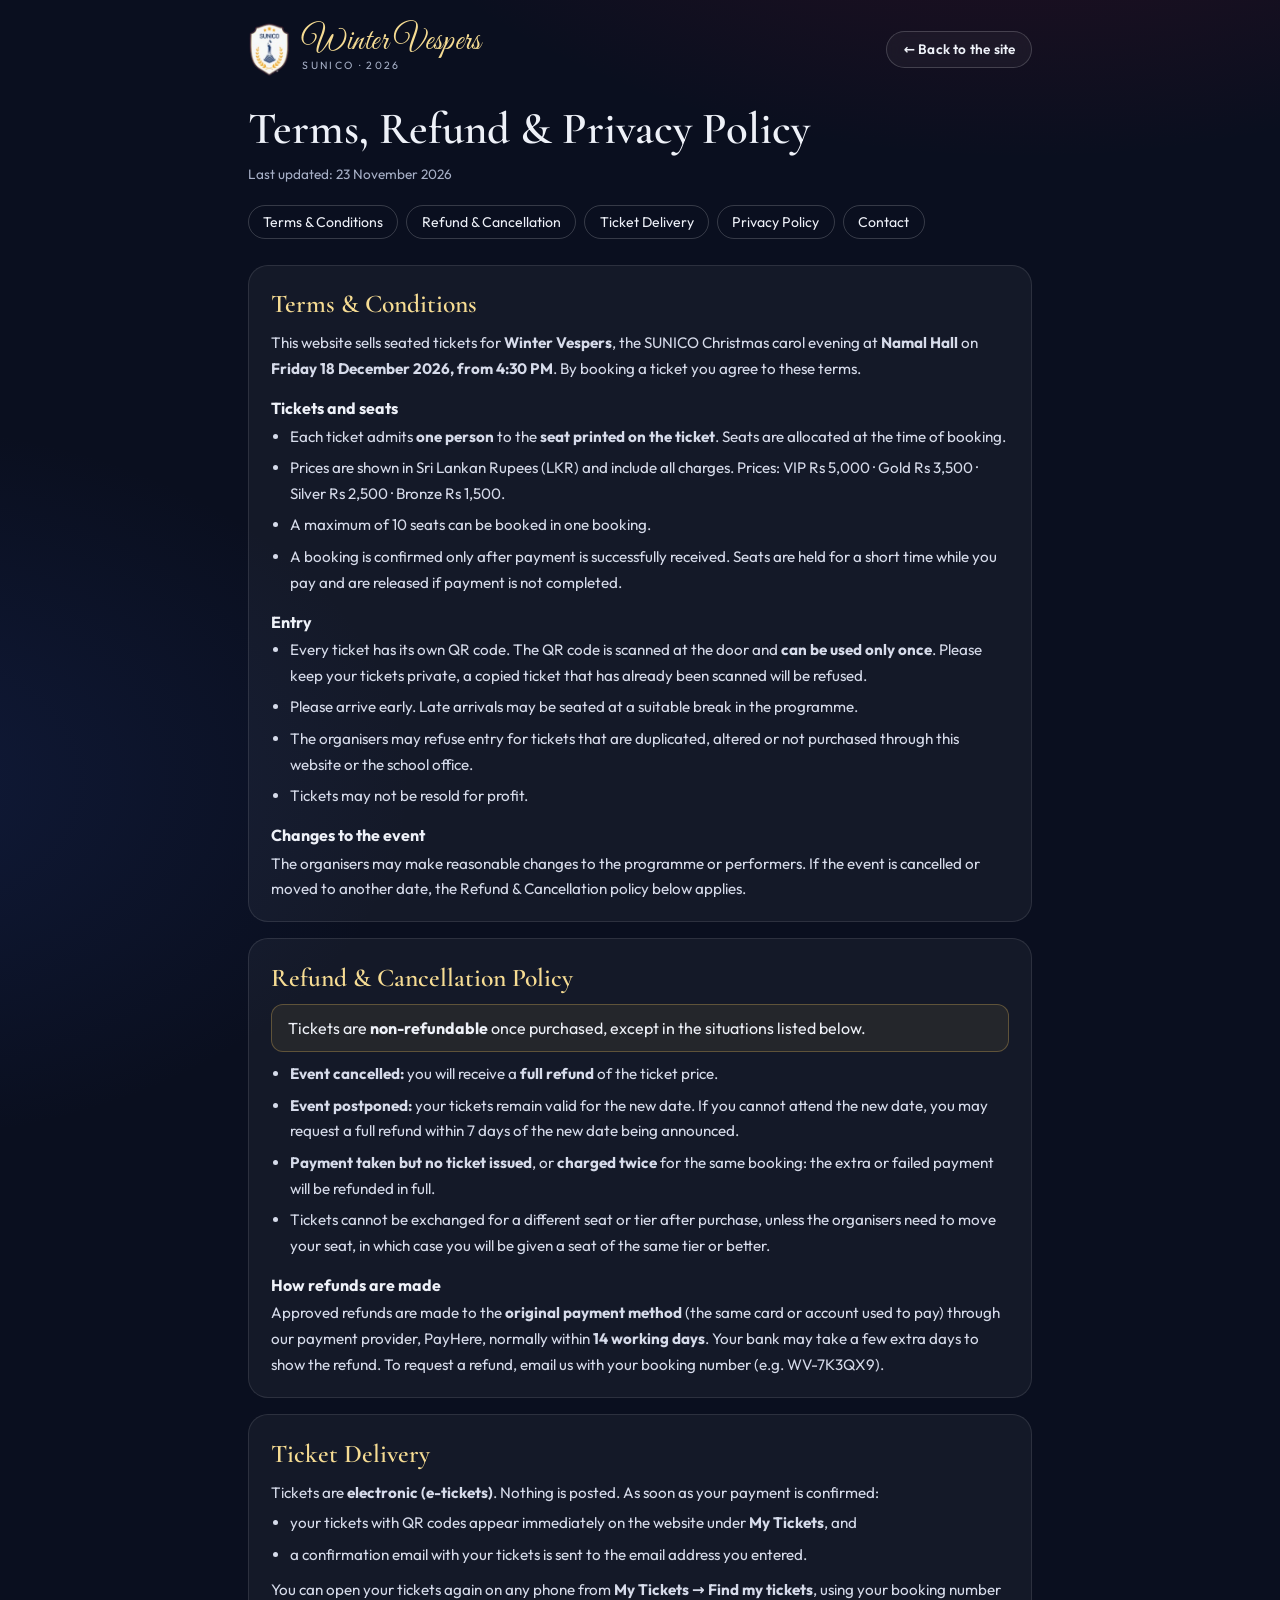
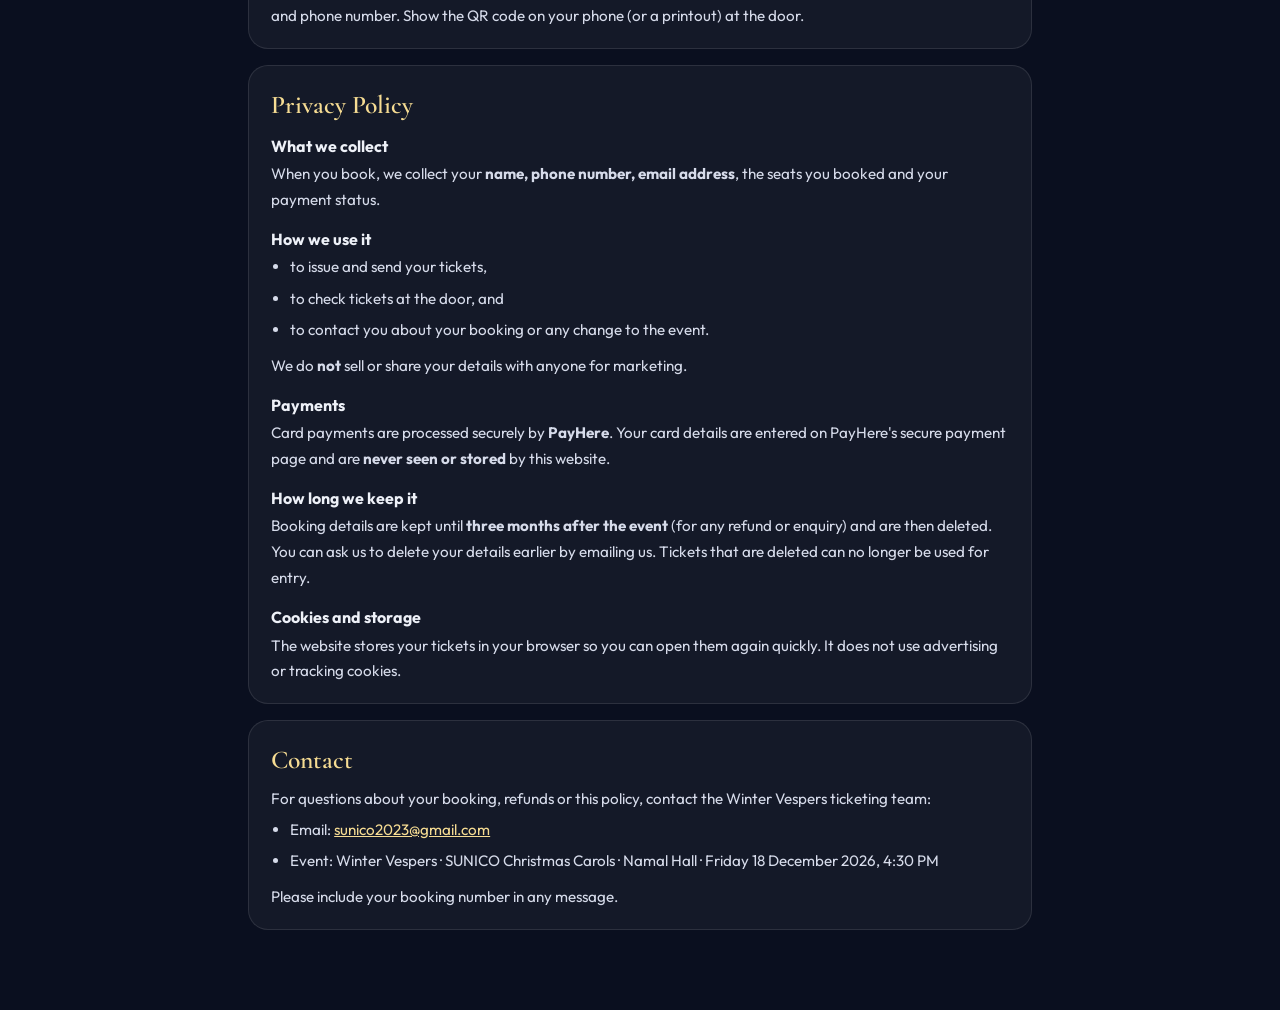
==== commit 86331e7f: "Contact email: sunico2023@gmail.com" ====
--- a/policies.html
+++ b/policies.html
@@ -113,7 +113,7 @@
       <h2>Contact</h2>
       <p>For questions about your booking, refunds or this policy, contact the Winter Vespers ticketing team:</p>
       <ul>
-        <li>Email: <a class="mail" href="mailto:kevin.senujadias@gmail.com">kevin.senujadias@gmail.com</a></li>
+        <li>Email: <a class="mail" href="mailto:sunico2023@gmail.com">sunico2023@gmail.com</a></li>
         <li>Event: Winter Vespers · SUNICO Christmas Carols · Namal Hall · Friday 18 December 2026, 4:30 PM</li>
       </ul>
       <p>Please include your booking number in any message.</p>
